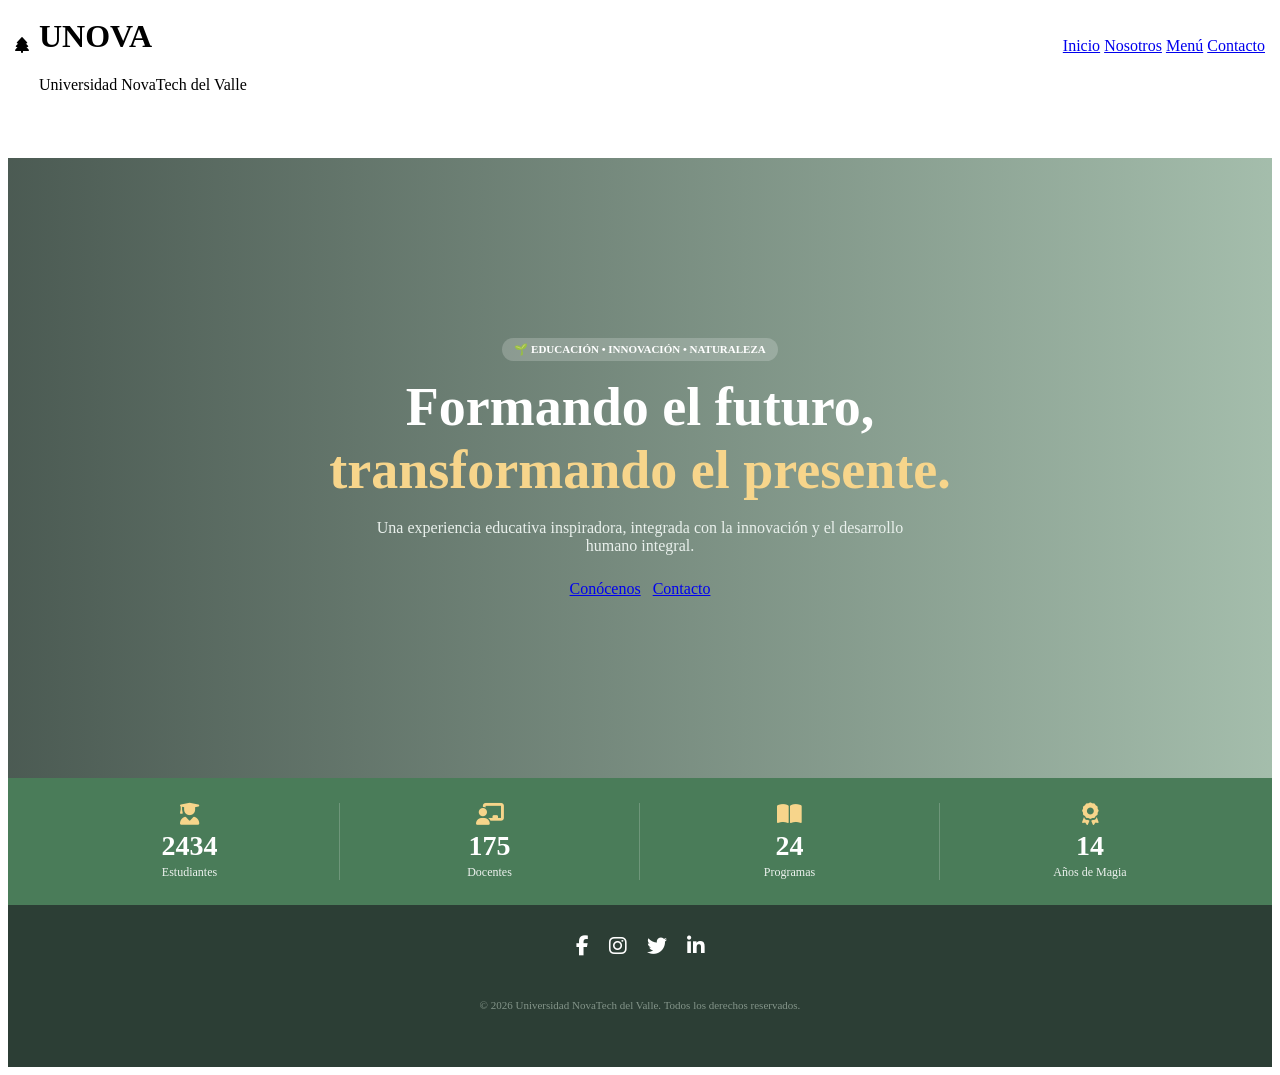
==== index.html @ ea12c79a "Add files via upload" ====
<!DOCTYPE html>
<html lang="es">
<head>
    <meta charset="UTF-8">
    <meta name="viewport" content="width=device-width, initial-scale=1.0">
    <title>Universidad NovaTech del Valle | Inicio</title>
    <link rel="preconnect" href="https://fonts.googleapis.com">
    <link rel="preconnect" href="https://fonts.gstatic.com" crossorigin>
    <link rel="stylesheet" href="css/styles.css">
    <link rel="stylesheet" href="https://cdnjs.cloudflare.com/ajax/libs/font-awesome/6.5.2/css/all.min.css">
</head>
<body style="text-align: center;">
    <header id="header">
        <div class="contenedor-header" style="max-width:1250px; margin:auto; display:flex; align-items:center; justify-content:space-between; height:75px;">
            <div class="logo" style="display:flex; align-items:center; gap:10px;">
                <div class="logo-icono"><i class="fa-solid fa-tree"></i></div>
                <div class="logo-texto" style="text-align:left;">
                    <h1>UNOVA</h1>
                    <span>Universidad NovaTech del Valle</span>
                </div>
            </div>
            <nav id="menu">
                <a href="index.html" class="enlace-menu activo">Inicio</a>
                <a href="nosotros.html" class="enlace-menu">Nosotros</a>
                <a href="menu.html" class="enlace-menu">Menú</a>
                <a href="contacto.html" class="enlace-menu boton-contacto">Contacto</a>
            </nav>
        </div>
    </header>

    <main>
        <section class="hero" style="height:620px; margin-top:75px; position:relative; display:flex; align-items:center; overflow:hidden; background:linear-gradient(90deg,rgba(44,62,53,0.85),rgba(74,124,89,0.5));">
            <div class="hero-contenido" style="width:90%; max-width:1200px; margin:auto; position:relative; z-index:2; color:white;">
                <span class="etiqueta" style="display:inline-block; background:rgba(255,255,255,0.2); padding:5px 12px; border-radius:12px; font-size:11px; font-weight:700; margin-bottom:15px;">🌱 EDUCACIÓN • INNOVACIÓN • NATURALEZA</span>
                <h2 style="max-width:700px; margin:0 auto 18px auto; font-size:clamp(32px,5vw,54px); line-height:1.15;">Formando el futuro, <span style="color:#f7d58b;">transformando el presente.</span></h2>
                <p style="max-width:580px; margin:0 auto 25px auto; font-size:16px; color:#e9f0ec;">Una experiencia educativa inspiradora, integrada con la innovación y el desarrollo humano integral.</p>
                <div class="hero-botones" style="display:flex; justify-content:center; gap:12px;">
                    <a href="nosotros.html" class="btn-principal">Conócenos</a>
                    <a href="contacto.html" class="btn-secundario">Contacto</a>
                </div>
            </div>
        </section>

        <section class="estadisticas" style="background:#4a7c59; color:white; padding:25px 0;">
            <div class="estadisticas-grid" style="display:grid; grid-template-columns:repeat(4,1fr); max-width:1200px; margin:0 auto;">
                <div class="estadistica"><i class="fa-solid fa-user-graduate" style="font-size:22px; color:#f7d58b; margin-bottom:5px; display:block;"></i><strong class="contador" data-numero="2500" style="font-size:28px; display:block;">2500+</strong><span>Estudiantes</span></div>
                <div class="estadistica"><i class="fa-solid fa-chalkboard-user" style="font-size:22px; color:#f7d58b; margin-bottom:5px; display:block;"></i><strong class="contador" data-numero="180" style="font-size:28px; display:block;">180+</strong><span>Docentes</span></div>
                <div class="estadistica"><i class="fa-solid fa-book-open" style="font-size:22px; color:#f7d58b; margin-bottom:5px; display:block;"></i><strong class="contador" data-numero="25" style="font-size:28px; display:block;">25+</strong><span>Programas</span></div>
                <div class="estadistica"><i class="fa-solid fa-award" style="font-size:22px; color:#f7d58b; margin-bottom:5px; display:block;"></i><strong class="contador" data-numero="15" style="font-size:28px; display:block;">15+</strong><span>Años de Magia</span></div>
            </div>
        </section>
    </main>

    <footer style="background:#2c3e35; color:white; padding:30px 20px;">
        <div class="redes-sociales" style="display:flex; justify-content:center; gap:20px; margin-bottom:15px;">
            <a href="#" aria-label="Facebook" style="color:white; font-size:20px;"><i class="fa-brands fa-facebook-f"></i></a>
            <a href="#" aria-label="Instagram" style="color:white; font-size:20px;"><i class="fa-brands fa-instagram"></i></a>
            <a href="#" aria-label="Twitter" style="color:white; font-size:20px;"><i class="fa-brands fa-twitter"></i></a>
            <a href="#" aria-label="LinkedIn" style="color:white; font-size:20px;"><i class="fa-brands fa-linkedin-in"></i></a>
        </div>
        <div class="footer-bottom" style="color:#839489; font-size:11px;">
            <p>© 2026 Universidad NovaTech del Valle. Todos los derechos reservados.</p>
        </div>
    </footer>
    <script src="https://code.jquery.com/jquery-3.7.1.min.js"></script>
    <script src="js/funciones.js"></script>
</body>
</html>
---- css/styles.css ----
/* =========================================================
   ESTILOS SECUNDARIOS - STUDIO GHIBLI Y ORGANIGRAMA
========================================================= */
.estadisticas{background:var(--green-ghibli);color:white;padding:25px 0}
.estadisticas-grid{display:grid;grid-template-columns:repeat(4,1fr)}
.estadistica{text-align:center;border-right:1px solid rgba(255,255,255,0.2)}
.estadistica:last-child{border:none}
.estadistica i{font-size:22px;color:#f7d58b;margin-bottom:5px}
.estadistica strong{font-size:28px}
.estadistica span{font-size:12px;opacity:0.9}

.seccion{padding:70px 0}
.fondo-gris,.fondo-suave{background:#f4efe6}
.titulo-seccion{text-align:center;margin-bottom:40px}
.titulo-seccion > span{color:var(--terracotta);font-size:11px;font-weight:700;letter-spacing:2px}
.titulo-seccion h2{font-size:32px;color:var(--wood-dark)}
.linea{width:50px;height:3px;background:var(--green-ghibli);margin:10px auto;border-radius:2px}
.margin-top-seccion{margin-top:60px}
.historia-titulo{margin-top:60px}

.mision-vision-contenedor{display:flex;align-items:center;justify-content:space-between;gap:25px}
.mision-vision-contenedor .tarjeta-info{flex:1;background:var(--card-bg);padding:30px 20px;border-radius:var(--border-soft);text-align:center;border:1px solid var(--border-soft)}
.tarjeta-info i{width:55px;height:55px;margin:0 auto 12px;border-radius:50%;background:var(--green-light);color:var(--green-ghibli);display:flex;align-items:center;justify-content:center;font-size:22px}
.tarjeta-info h3{font-size:20px;color:var(--wood-dark);margin-bottom:10px}
.tarjeta-info p{color:#626c66;font-size:13px}

.imagen-central-ghibli{width:150px;height:150px;flex-shrink:0;display:flex;align-items:center;justify-content:center}
.circulo-decorativo{width:130px;height:130px;border-radius:50%;background:linear-gradient(135deg,var(--sky-blue),var(--green-ghibli));display:flex;align-items:center;justify-content:center;color:white;font-size:50px;border:3px solid white}

.valores-grid{display:grid;grid-template-columns:repeat(4,1fr);gap:15px}
.valor{background:white;border-radius:12px;padding:25px 15px;text-align:center;border:1px solid var(--border-soft)}
.valor-icono{width:50px;height:50px;margin:0 auto 12px;border-radius:50%;background:#fdf3ee;color:var(--terracotta);display:flex;align-items:center;justify-content:center;font-size:20px}
.valor h3{font-size:16px;color:var(--wood-dark);margin-bottom:6px}
.valor p{font-size:12px;color:#626c66}

.timeline{margin-top:30px}
.timeline-item{display:grid;grid-template-columns:240px 1fr;gap:25px;margin-bottom:30px;align-items:center}
.timeline-imagen img{width:100%;height:160px;object-fit:cover;border-radius:12px}
.timeline-info h3{font-size:20px;color:var(--green-ghibli);margin-bottom:6px}

/* =========================================================
   ORGANIGRAMA CON ESTILO Y COLORES DE LA PÁGINA (GHIBLI)
========================================================= */
.organigrama-seccion-integrada {
    margin-top: 80px;
    padding-top: 40px;
    border-top: 2px dashed var(--border-soft);
}

.organigrama-tree {
    display: flex;
    flex-direction: column;
    align-items: center;
    margin-top: 30px;
    width: 100%;
    overflow-x: auto;
    padding: 10px;
}

.nodo-organigrama {
    background: #ffffff;
    border: 2px solid var(--green-ghibli);
    border-radius: 12px;
    padding: 14px 18px;
    display: flex;
    align-items: center;
    gap: 12px;
    min-width: 280px;
    max-width: 340px;
    box-shadow: 0 4px 12px rgba(44, 62, 53, 0.08);
    position: relative;
    border-right: 4px solid var(--terracotta);
}

.avatar-espacio {
    width: 48px;
    height: 48px;
    border-radius: 50%;
    background: var(--green-light);
    border: 2px dashed var(--green-ghibli);
    flex-shrink: 0;
    display: flex;
    align-items: center;
    justify-content: center;
    overflow: hidden;
}

.avatar-espacio img {
    width: 100%;
    height: 100%;
    object-fit: cover;
}

.nodo-info {
    display: flex;
    flex-direction: column;
    overflow: hidden;
    width: 100%;
}

.header-tarjeta {
    display: flex;
    align-items: center;
    justify-content: space-between;
    gap: 5px;
}

.etiqueta-correo {
    font-size: 9px;
    font-weight: 800;
    color: var(--terracotta);
    letter-spacing: 0.5px;
}

.nodo-info .correo {
    font-size: 11px;
    color: #626c66;
    text-decoration: none;
    white-space: nowrap;
    overflow: hidden;
    text-overflow: ellipsis;
    font-weight: 500;
}

.nodo-info .correo:hover {
    color: var(--green-ghibli);
}

.nodo-info h4 {
    font-size: 15px;
    color: var(--wood-dark);
    margin-top: 4px;
    font-weight: 700;
}

.nodo-info .puesto {
    display: block;
    font-size: 11px;
    color: var(--green-ghibli);
    font-weight: 600;
    margin-top: 2px;
    white-space: nowrap;
    overflow: hidden;
    text-overflow: ellipsis;
}

.linea-vertical {
    width: 2px;
    height: 30px;
    background: var(--green-ghibli);
}

.organigrama-nivel.nivel-sub {
    display: flex;
    gap: 20px;
    justify-content: center;
    width: 100%;
}

.rama {
    display: flex;
    flex-direction: column;
    align-items: center;
}

.cta{background:linear-gradient(135deg,var(--wood-dark),var(--green-ghibli));color:white;text-align:center;padding:60px 20px}
.cta h2{font-size:30px;margin-bottom:8px}

.contacto-grid{display:grid;grid-template-columns:0.8fr 1.2fr;gap:40px}
.formulario{background:white;padding:30px 20px;border-radius:12px}
.campo{margin-bottom:15px}
.campo label{display:block;font-size:12px;font-weight:700;margin-bottom:5px}
.campo input,.campo select,.campo textarea{width:100%;border:1px solid var(--border-soft);border-radius:8px;padding:10px;font-size:12px;outline:none}
.btn-formulario{width:100%;border:none;background:var(--green-ghibli);color:white;padding:12px;border-radius:18px;font-weight:700;cursor:pointer}

footer{background:var(--wood-dark);color:white}
.footer-bottom{text-align:center;padding:15px;color:#839489;font-size:11px}

#btnArriba{position:fixed;right:20px;bottom:20px;width:40px;height:40px;border:none;border-radius:50%;background:var(--terracotta);color:white;cursor:pointer;display:none;z-index:900}

.slider{position:absolute;inset:0}
.slide{position:absolute;inset:0;opacity:0;transition:opacity 0.8s ease}
.slide.activo{opacity:1}
.slide img{width:100%;height:100%;object-fit:cover}

@media(max-width:900px){
    .mision-vision-contenedor{flex-direction:column}
    .valores-grid{grid-template-columns:repeat(2,1fr)}
    .contacto-grid{grid-template-columns:1fr}
    .organigrama-nivel.nivel-sub{flex-direction:column;align-items:center}
}
@media(max-width:550px){
    .valores-grid{grid-template-columns:1fr}
    .estadisticas-grid{grid-template-columns:repeat(2,1fr);gap:15px}
}
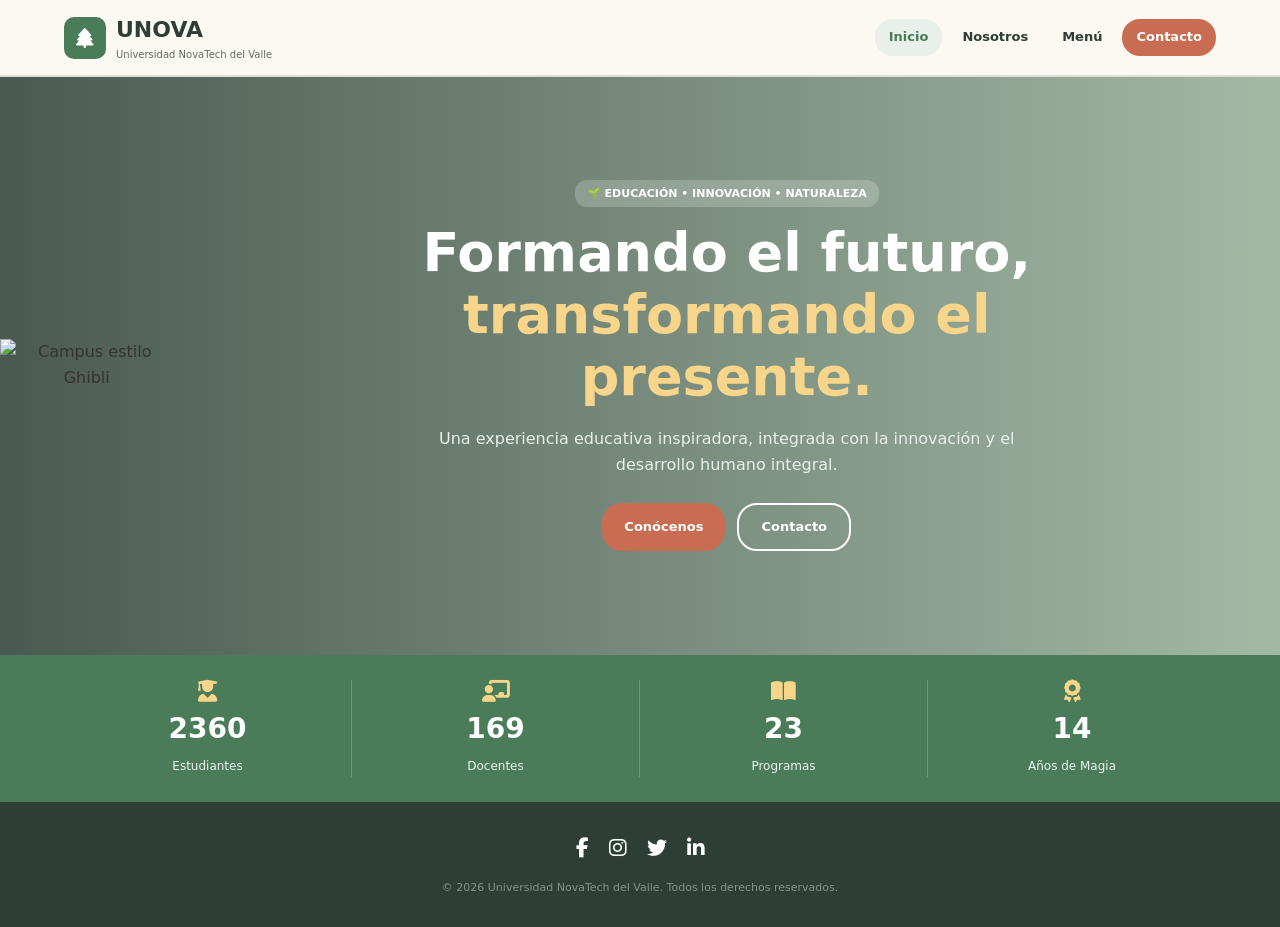
==== commit a1056077: "Add files via upload" ====
--- a/index.html
+++ b/index.html
@@ -3,65 +3,348 @@
 <head>
     <meta charset="UTF-8">
     <meta name="viewport" content="width=device-width, initial-scale=1.0">
-    <title>Universidad NovaTech del Valle | Inicio</title>
+    <title>Universidad NovaTech del Valle | UNOVA</title>
+
+    <!-- PRECONEXIÓN RÁPIDA -->
     <link rel="preconnect" href="https://fonts.googleapis.com">
     <link rel="preconnect" href="https://fonts.gstatic.com" crossorigin>
+
+    <!-- ESTILOS GENERALES -->
     <link rel="stylesheet" href="css/styles.css">
+
+    <!-- FONT AWESOME -->
     <link rel="stylesheet" href="https://cdnjs.cloudflare.com/ajax/libs/font-awesome/6.5.2/css/all.min.css">
 </head>
-<body style="text-align: center;">
+
+<body>
+
+    <div id="preloader">
+        <div class="loader"></div>
+        <p>Cargando UNOVA...</p>
+    </div>
+
+    <button id="btnArriba" type="button" aria-label="Volver al inicio">
+        <i class="fa-solid fa-cloud-arrow-up"></i>
+    </button>
+
+    <!-- HEADER / NAVEGACIÓN PRINCIPAL -->
     <header id="header">
-        <div class="contenedor-header" style="max-width:1250px; margin:auto; display:flex; align-items:center; justify-content:space-between; height:75px;">
-            <div class="logo" style="display:flex; align-items:center; gap:10px;">
+        <div class="contenedor-header">
+            <button id="btnMenu" type="button" aria-label="Abrir menú">
+                <i class="fa-solid fa-bars"></i>
+            </button>
+
+            <div class="logo">
                 <div class="logo-icono"><i class="fa-solid fa-tree"></i></div>
-                <div class="logo-texto" style="text-align:left;">
+                <div class="logo-texto">
                     <h1>UNOVA</h1>
                     <span>Universidad NovaTech del Valle</span>
                 </div>
             </div>
+
             <nav id="menu">
-                <a href="index.html" class="enlace-menu activo">Inicio</a>
-                <a href="nosotros.html" class="enlace-menu">Nosotros</a>
-                <a href="menu.html" class="enlace-menu">Menú</a>
-                <a href="contacto.html" class="enlace-menu boton-contacto">Contacto</a>
+                <a href="#inicio" class="enlace-menu activo">Inicio</a>
+                <a href="#nosotros" class="enlace-menu">Nosotros</a>
+                <a href="#menu-seccion" class="enlace-menu">Menú</a>
+                <a href="#contacto" class="enlace-menu boton-contacto">Contacto</a>
             </nav>
         </div>
     </header>
 
     <main>
-        <section class="hero" style="height:620px; margin-top:75px; position:relative; display:flex; align-items:center; overflow:hidden; background:linear-gradient(90deg,rgba(44,62,53,0.85),rgba(74,124,89,0.5));">
-            <div class="hero-contenido" style="width:90%; max-width:1200px; margin:auto; position:relative; z-index:2; color:white;">
-                <span class="etiqueta" style="display:inline-block; background:rgba(255,255,255,0.2); padding:5px 12px; border-radius:12px; font-size:11px; font-weight:700; margin-bottom:15px;">🌱 EDUCACIÓN • INNOVACIÓN • NATURALEZA</span>
-                <h2 style="max-width:700px; margin:0 auto 18px auto; font-size:clamp(32px,5vw,54px); line-height:1.15;">Formando el futuro, <span style="color:#f7d58b;">transformando el presente.</span></h2>
-                <p style="max-width:580px; margin:0 auto 25px auto; font-size:16px; color:#e9f0ec;">Una experiencia educativa inspiradora, integrada con la innovación y el desarrollo humano integral.</p>
-                <div class="hero-botones" style="display:flex; justify-content:center; gap:12px;">
-                    <a href="nosotros.html" class="btn-principal">Conócenos</a>
-                    <a href="contacto.html" class="btn-secundario">Contacto</a>
-                </div>
+        <!-- 1. VISTA: INICIO -->
+        <div id="vista-inicio" class="vista-pagina activa">
+            <section class="hero">
+                <div class="slider">
+                    <div class="slide activo">
+                        <img src="https://images.unsplash.com/photo-1523050854058-8df90110c9f1?auto=format&fit=crop&w=800&q=60" alt="Campus estilo Ghibli">
+                    </div>
+                </div>
+
+                <div class="hero-contenido">
+                    <span class="etiqueta">🌱 EDUCACIÓN • INNOVACIÓN • NATURALEZA</span>
+                    <h2>Formando el futuro, <span>transformando el presente.</span></h2>
+                    <p>Una experiencia educativa inspiradora, integrada con la innovación y el desarrollo humano integral.</p>
+                    <div class="hero-botones">
+                        <a href="#nosotros" class="btn-principal enlace-menu">Conócenos</a>
+                        <a href="#contacto" class="btn-secundario enlace-menu">Contacto</a>
+                    </div>
+                </div>
+            </section>
+
+            <section class="estadisticas">
+                <div class="contenedor estadisticas-grid">
+                    <div class="estadistica">
+                        <i class="fa-solid fa-user-graduate"></i>
+                        <strong class="contador" data-numero="2500">2500+</strong>
+                        <span>Estudiantes</span>
+                    </div>
+                    <div class="estadistica">
+                        <i class="fa-solid fa-chalkboard-user"></i>
+                        <strong class="contador" data-numero="180">180+</strong>
+                        <span>Docentes</span>
+                    </div>
+                    <div class="estadistica">
+                        <i class="fa-solid fa-book-open"></i>
+                        <strong class="contador" data-numero="25">25+</strong>
+                        <span>Programas</span>
+                    </div>
+                    <div class="estadistica">
+                        <i class="fa-solid fa-award"></i>
+                        <strong class="contador" data-numero="15">15+</strong>
+                        <span>Años de Magia</span>
+                    </div>
+                </div>
+            </section>
+        </div>
+
+        <!-- 2. VISTA: NOSOTROS (INCLUYE HISTORIA Y ORGANIGRAMA AL FINAL) -->
+        <div id="vista-nosotros" class="vista-pagina">
+            <section class="seccion">
+                <div class="contenedor">
+                    <div class="titulo-seccion">
+                        <span>CONÓCENOS</span>
+                        <h2>Nuestra Identidad</h2>
+                        <div class="linea"></div>
+                    </div>
+
+                    <div class="mision-vision-contenedor">
+                        <div class="tarjeta-info tarjeta-mision">
+                            <i class="fa-solid fa-bullseye"></i>
+                            <h3>Misión</h3>
+                            <p>Formar profesionales íntegros, competitivos y comprometidos mediante un modelo educativo innovador.</p>
+                        </div>
+
+                        <div class="imagen-central-ghibli">
+                            <div class="circulo-decorativo"><i class="fa-solid fa-seedling"></i></div>
+                        </div>
+
+                        <div class="tarjeta-info tarjeta-vision">
+                            <i class="fa-solid fa-eye"></i>
+                            <h3>Visión</h3>
+                            <p>Ser reconocidos como una institución líder en educación superior por nuestra excelencia e impacto.</p>
+                        </div>
+                    </div>
+
+                    <div class="titulo-seccion margin-top-seccion">
+                        <span>PRINCIPIOS</span>
+                        <h2>Valores</h2>
+                        <div class="linea"></div>
+                    </div>
+
+                    <div class="valores-grid">
+                        <div class="valor">
+                            <div class="valor-icono"><i class="fa-solid fa-scale-balanced"></i></div>
+                            <h3>Integridad</h3>
+                            <p>Honestidad y transparencia.</p>
+                        </div>
+                        <div class="valor">
+                            <div class="valor-icono"><i class="fa-solid fa-leaf"></i></div>
+                            <h3>Excelencia</h3>
+                            <p>Crecimiento continuo.</p>
+                        </div>
+                        <div class="valor">
+                            <div class="valor-icono"><i class="fa-solid fa-lightbulb"></i></div>
+                            <h3>Innovación</h3>
+                            <p>Nuevas ideas para transformar.</p>
+                        </div>
+                        <div class="valor">
+                            <div class="valor-icono"><i class="fa-solid fa-handshake"></i></div>
+                            <h3>Respeto</h3>
+                            <p>Dignidad humana.</p>
+                        </div>
+                    </div>
+
+                    <!-- ORGANIGRAMA EN NOSOTROS -->
+                    <div id="organigrama" class="organigrama-seccion-integrada">
+                        <div class="titulo-seccion">
+                            <span>ESTRUCTURA INSTITUCIONAL</span>
+                            <h2>Organigrama</h2>
+                            <div class="linea"></div>
+                            <p class="subtitulo-org">Estructura de mando de los 13 integrantes (desliza sobre las cajas para ver correo o puesto completo).</p>
+                        </div>
+
+                        <div class="organigrama-tree">
+                            <!-- Nivel 1 -->
+                            <div class="organigrama-nivel nivel-root">
+                                <div class="nodo-organigrama">
+                                    <div class="avatar-espacio"><img src="img/roman.jpg" alt="Román Gutiérrez"></div>
+                                    <div class="nodo-info">
+                                        <div class="header-tarjeta">
+                                            <span class="etiqueta-correo">CORREO</span>
+                                            <a href="mailto:roman@unova.edu.mx" class="correo">roman@unova.edu.mx</a>
+                                        </div>
+                                        <h4>Román Gutiérrez</h4>
+                                        <span class="puesto">Puesto: Director General / Rector</span>
+                                    </div>
+                                </div>
+                            </div>
+
+                            <div class="linea-vertical"></div>
+
+                            <!-- Nivel 2 -->
+                            <div class="organigrama-nivel nivel-sub">
+                                <div class="rama">
+                                    <div class="nodo-organigrama">
+                                        <div class="avatar-espacio"><img src="img/nicolas.jpg" alt="Nicolas Giles"></div>
+                                        <div class="nodo-info">
+                                            <div class="header-tarjeta">
+                                                <span class="etiqueta-correo">CORREO</span>
+                                                <a href="mailto:nicolas@unova.edu.mx" class="correo">nicolas@unova.edu.mx</a>
+                                            </div>
+                                            <h4>Nicolas Giles</h4>
+                                            <span class="puesto">Puesto: Subdirector General</span>
+                                        </div>
+                                    </div>
+                                </div>
+                                <div class="rama">
+                                    <div class="nodo-organigrama">
+                                        <div class="avatar-espacio"><img src="img/marcos.jpg" alt="Marcos Arif"></div>
+                                        <div class="nodo-info">
+                                            <div class="header-tarjeta">
+                                                <span class="etiqueta-correo">CORREO</span>
+                                                <a href="mailto:marcos@unova.edu.mx" class="correo">marcos@unova.edu.mx</a>
+                                            </div>
+                                            <h4>Marcos Arif</h4>
+                                            <span class="puesto">Puesto: Gerente de Operaciones</span>
+                                        </div>
+                                    </div>
+                                </div>
+                            </div>
+
+                            <div class="linea-vertical"></div>
+
+                            <!-- Nivel 3 -->
+                            <div class="organigrama-nivel nivel-sub">
+                                <div class="rama">
+                                    <div class="nodo-organigrama">
+                                        <div class="avatar-espacio"><img src="img/estefania.jpg" alt="Estefania"></div>
+                                        <div class="nodo-info">
+                                            <div class="header-tarjeta">
+                                                <span class="etiqueta-correo">CORREO</span>
+                                                <a href="mailto:estefania@unova.edu.mx" class="correo">estefania@unova.edu.mx</a>
+                                            </div>
+                                            <h4>Estefania Asseneth</h4>
+                                            <span class="puesto">Puesto: Recursos Humanos</span>
+                                        </div>
+                                    </div>
+                                </div>
+                                <div class="rama">
+                                    <div class="nodo-organigrama">
+                                        <div class="avatar-espacio"><img src="img/juan.jpg" alt="Juan"></div>
+                                        <div class="nodo-info">
+                                            <div class="header-tarjeta">
+                                                <span class="etiqueta-correo">CORREO</span>
+                                                <a href="mailto:juan@unova.edu.mx" class="correo">juan@unova.edu.mx</a>
+                                            </div>
+                                            <h4>Juan Ocampo</h4>
+                                            <span class="puesto">Puesto: Jefe de Marketing</span>
+                                        </div>
+                                    </div>
+                                </div>
+                                <div class="rama">
+                                    <div class="nodo-organigrama">
+                                        <div class="avatar-espacio"><img src="img/eder.jpg" alt="Eder"></div>
+                                        <div class="nodo-info">
+                                            <div class="header-tarjeta">
+                                                <span class="etiqueta-correo">CORREO</span>
+                                                <a href="mailto:eder@unova.edu.mx" class="correo">eder@unova.edu.mx</a>
+                                            </div>
+                                            <h4>Eder</h4>
+                                            <span class="puesto">Puesto: Coordinador de Reservas</span>
+                                        </div>
+                                    </div>
+                                </div>
+                            </div>
+                        </div>
+                    </div>
+                </div>
+            </section>
+        </div>
+
+        <!-- 3. VISTA: MENÚ -->
+        <div id="vista-menu" class="vista-pagina">
+            <section class="seccion fondo-suave">
+                <div class="contenedor">
+                    <div class="titulo-seccion">
+                        <span>OFERTA EDUCATIVA</span>
+                        <h2>Menú Académico</h2>
+                        <div class="linea"></div>
+                        <p class="subtitulo-seccion">Explora los programas de formación técnica y profesional disponibles.</p>
+                    </div>
+
+                    <div class="valores-grid">
+                        <div class="valor">
+                            <div class="valor-icono"><i class="fa-solid fa-laptop-code"></i></div>
+                            <h3>Tecnología e Ingeniería</h3>
+                            <p>Ingeniería en Sistemas, Desarrollo Web y Ciberseguridad.</p>
+                        </div>
+                        <div class="valor">
+                            <div class="valor-icono"><i class="fa-solid fa-chart-line"></i></div>
+                            <h3>Negocios</h3>
+                            <p>Administración de Empresas, Mercadotecnia y Finanzas.</p>
+                        </div>
+                        <div class="valor">
+                            <div class="valor-icono"><i class="fa-solid fa-seedling"></i></div>
+                            <h3>Ciencias Naturales</h3>
+                            <p>Desarrollo Sustentable, Ecología y Botánica Aplicada.</p>
+                        </div>
+                    </div>
+                </div>
+            </section>
+        </div>
+
+        <!-- 4. VISTA: CONTACTO -->
+        <div id="vista-contacto" class="vista-pagina">
+            <section class="seccion fondo-gris">
+                <div class="contenedor">
+                    <div class="titulo-seccion">
+                        <span>ESTAMOS PARA AYUDARTE</span>
+                        <h2>Contacto</h2>
+                        <div class="linea"></div>
+                    </div>
+
+                    <div class="contacto-grid">
+                        <div class="informacion-contacto">
+                            <h3>Universidad NovaTech del Valle</h3>
+                            <p>Ponte en contacto con nosotros para asesoría personalizada.</p>
+                            <div class="dato-contacto"><i class="fa-solid fa-location-dot"></i><div><strong>Dirección</strong><span>Av. Universidad 250</span></div></div>
+                            <div class="dato-contacto"><i class="fa-solid fa-phone"></i><div><strong>Teléfono</strong><span>777 000 2026</span></div></div>
+                        </div>
+
+                        <div class="formulario">
+                            <h3>Solicita información</h3>
+                            <form id="formContacto">
+                                <div class="campo"><label for="nombre">Nombre</label><input type="text" id="nombre" placeholder="Nombre"></div>
+                                <div class="campo"><label for="correo">Correo</label><input type="email" id="correo" placeholder="Correo"></div>
+                                <div class="campo"><label for="asunto">Asunto</label><select id="asunto"><option value="">Selecciona</option><option value="admisiones">Admisiones</option></select></div>
+                                <div class="campo"><label for="mensaje">Mensaje</label><textarea id="mensaje" rows="4" placeholder="Mensaje"></textarea></div>
+                                <button type="submit" class="btn-formulario">Enviar</button>
+                            </form>
+                            <div id="mensajeFormulario"></div>
+                        </div>
+                    </div>
+                </div>
+            </section>
+        </div>
+    </main>
+
+    <!-- FOOTER Y REDES SOCIALES -->
+    <footer>
+        <div class="contenedor">
+            <div class="redes-sociales">
+                <a href="#" aria-label="Facebook"><i class="fa-brands fa-facebook-f"></i></a>
+                <a href="#" aria-label="Instagram"><i class="fa-brands fa-instagram"></i></a>
+                <a href="#" aria-label="Twitter"><i class="fa-brands fa-twitter"></i></a>
+                <a href="#" aria-label="LinkedIn"><i class="fa-brands fa-linkedin-in"></i></a>
             </div>
-        </section>
-
-        <section class="estadisticas" style="background:#4a7c59; color:white; padding:25px 0;">
-            <div class="estadisticas-grid" style="display:grid; grid-template-columns:repeat(4,1fr); max-width:1200px; margin:0 auto;">
-                <div class="estadistica"><i class="fa-solid fa-user-graduate" style="font-size:22px; color:#f7d58b; margin-bottom:5px; display:block;"></i><strong class="contador" data-numero="2500" style="font-size:28px; display:block;">2500+</strong><span>Estudiantes</span></div>
-                <div class="estadistica"><i class="fa-solid fa-chalkboard-user" style="font-size:22px; color:#f7d58b; margin-bottom:5px; display:block;"></i><strong class="contador" data-numero="180" style="font-size:28px; display:block;">180+</strong><span>Docentes</span></div>
-                <div class="estadistica"><i class="fa-solid fa-book-open" style="font-size:22px; color:#f7d58b; margin-bottom:5px; display:block;"></i><strong class="contador" data-numero="25" style="font-size:28px; display:block;">25+</strong><span>Programas</span></div>
-                <div class="estadistica"><i class="fa-solid fa-award" style="font-size:22px; color:#f7d58b; margin-bottom:5px; display:block;"></i><strong class="contador" data-numero="15" style="font-size:28px; display:block;">15+</strong><span>Años de Magia</span></div>
+            <div class="footer-bottom">
+                <p>© 2026 Universidad NovaTech del Valle. Todos los derechos reservados.</p>
             </div>
-        </section>
-    </main>
-
-    <footer style="background:#2c3e35; color:white; padding:30px 20px;">
-        <div class="redes-sociales" style="display:flex; justify-content:center; gap:20px; margin-bottom:15px;">
-            <a href="#" aria-label="Facebook" style="color:white; font-size:20px;"><i class="fa-brands fa-facebook-f"></i></a>
-            <a href="#" aria-label="Instagram" style="color:white; font-size:20px;"><i class="fa-brands fa-instagram"></i></a>
-            <a href="#" aria-label="Twitter" style="color:white; font-size:20px;"><i class="fa-brands fa-twitter"></i></a>
-            <a href="#" aria-label="LinkedIn" style="color:white; font-size:20px;"><i class="fa-brands fa-linkedin-in"></i></a>
-        </div>
-        <div class="footer-bottom" style="color:#839489; font-size:11px;">
-            <p>© 2026 Universidad NovaTech del Valle. Todos los derechos reservados.</p>
         </div>
     </footer>
+
+    <!-- SCRIPTS ENLAZADOS -->
     <script src="https://code.jquery.com/jquery-3.7.1.min.js"></script>
     <script src="js/funciones.js"></script>
 </body>
--- a/css/styles.css
+++ b/css/styles.css
@@ -1,48 +1,340 @@
 /* =========================================================
-   ESTILOS SECUNDARIOS - STUDIO GHIBLI Y ORGANIGRAMA
+   VARIABLES Y ESTILOS GENERALES - STUDIO GHIBLI
 ========================================================= */
-.estadisticas{background:var(--green-ghibli);color:white;padding:25px 0}
-.estadisticas-grid{display:grid;grid-template-columns:repeat(4,1fr)}
-.estadistica{text-align:center;border-right:1px solid rgba(255,255,255,0.2)}
-.estadistica:last-child{border:none}
-.estadistica i{font-size:22px;color:#f7d58b;margin-bottom:5px}
-.estadistica strong{font-size:28px}
-.estadistica span{font-size:12px;opacity:0.9}
-
-.seccion{padding:70px 0}
-.fondo-gris,.fondo-suave{background:#f4efe6}
-.titulo-seccion{text-align:center;margin-bottom:40px}
-.titulo-seccion > span{color:var(--terracotta);font-size:11px;font-weight:700;letter-spacing:2px}
-.titulo-seccion h2{font-size:32px;color:var(--wood-dark)}
-.linea{width:50px;height:3px;background:var(--green-ghibli);margin:10px auto;border-radius:2px}
-.margin-top-seccion{margin-top:60px}
-.historia-titulo{margin-top:60px}
-
-.mision-vision-contenedor{display:flex;align-items:center;justify-content:space-between;gap:25px}
-.mision-vision-contenedor .tarjeta-info{flex:1;background:var(--card-bg);padding:30px 20px;border-radius:var(--border-soft);text-align:center;border:1px solid var(--border-soft)}
-.tarjeta-info i{width:55px;height:55px;margin:0 auto 12px;border-radius:50%;background:var(--green-light);color:var(--green-ghibli);display:flex;align-items:center;justify-content:center;font-size:22px}
-.tarjeta-info h3{font-size:20px;color:var(--wood-dark);margin-bottom:10px}
-.tarjeta-info p{color:#626c66;font-size:13px}
-
-.imagen-central-ghibli{width:150px;height:150px;flex-shrink:0;display:flex;align-items:center;justify-content:center}
-.circulo-decorativo{width:130px;height:130px;border-radius:50%;background:linear-gradient(135deg,var(--sky-blue),var(--green-ghibli));display:flex;align-items:center;justify-content:center;color:white;font-size:50px;border:3px solid white}
-
-.valores-grid{display:grid;grid-template-columns:repeat(4,1fr);gap:15px}
-.valor{background:white;border-radius:12px;padding:25px 15px;text-align:center;border:1px solid var(--border-soft)}
-.valor-icono{width:50px;height:50px;margin:0 auto 12px;border-radius:50%;background:#fdf3ee;color:var(--terracotta);display:flex;align-items:center;justify-content:center;font-size:20px}
-.valor h3{font-size:16px;color:var(--wood-dark);margin-bottom:6px}
-.valor p{font-size:12px;color:#626c66}
-
-.timeline{margin-top:30px}
-.timeline-item{display:grid;grid-template-columns:240px 1fr;gap:25px;margin-bottom:30px;align-items:center}
-.timeline-imagen img{width:100%;height:160px;object-fit:cover;border-radius:12px}
-.timeline-info h3{font-size:20px;color:var(--green-ghibli);margin-bottom:6px}
-
-/* =========================================================
-   ORGANIGRAMA CON ESTILO Y COLORES DE LA PÁGINA (GHIBLI)
-========================================================= */
+:root {
+    --bg-main: #fcf8f2;
+    --green-ghibli: #4a7c59;
+    --green-light: #e8f0e9;
+    --sky-blue: #6ba3be;
+    --terracotta: #c86d51;
+    --wood-dark: #2c3e35;
+    --text-dark: #333333;
+    --card-bg: #ffffff;
+    --border-soft: #e2ded4;
+}
+
+*, *::before, *::after {
+    margin: 0;
+    padding: 0;
+    box-sizing: border-box;
+}
+
+html {
+    scroll-behavior: smooth;
+}
+
+body {
+    font-family: system-ui, -apple-system, sans-serif;
+    color: var(--text-dark);
+    background: var(--bg-main);
+    line-height: 1.6;
+    overflow-x: hidden;
+    text-align: center;
+}
+
+.contenedor {
+    width: 90%;
+    max-width: 1200px;
+    margin: 0 auto;
+}
+
+/* SISTEMA DE VISTAS DINÁMICAS (PÁGINAS) */
+.vista-pagina {
+    display: none;
+    opacity: 0;
+    transition: opacity 0.4s ease-in-out;
+    padding-top: 75px;
+}
+
+.vista-pagina.activa {
+    display: block;
+    opacity: 1;
+}
+
+/* HEADER */
+header {
+    position: fixed;
+    top: 0;
+    left: 0;
+    width: 100%;
+    z-index: 1000;
+    background: rgba(252, 248, 242, 0.96);
+    border-bottom: 2px solid var(--border-soft);
+}
+
+.contenedor-header {
+    width: 90%;
+    max-width: 1250px;
+    height: 75px;
+    margin: auto;
+    display: flex;
+    align-items: center;
+    justify-content: space-between;
+}
+
+.logo {
+    display: flex;
+    align-items: center;
+    gap: 10px;
+}
+
+.logo-icono {
+    width: 42px;
+    height: 42px;
+    background: var(--green-ghibli);
+    color: white;
+    display: flex;
+    align-items: center;
+    justify-content: center;
+    border-radius: 10px;
+    font-size: 20px;
+}
+
+.logo-texto {
+    text-align: left;
+}
+
+.logo-texto h1 {
+    font-size: 22px;
+    color: var(--wood-dark);
+}
+
+.logo-texto span {
+    display: block;
+    font-size: 10px;
+    color: #626c66;
+}
+
+nav {
+    display: flex;
+    align-items: center;
+    gap: 6px;
+}
+
+.enlace-menu {
+    padding: 8px 14px;
+    font-size: 13px;
+    font-weight: 700;
+    color: var(--wood-dark);
+    border-radius: 18px;
+    text-decoration: none;
+    cursor: pointer;
+}
+
+.enlace-menu:hover, .enlace-menu.activo {
+    color: var(--green-ghibli);
+    background: var(--green-light);
+}
+
+.boton-contacto {
+    background: var(--terracotta);
+    color: white !important;
+}
+
+#btnMenu {
+    display: none;
+    border: none;
+    background: none;
+    font-size: 24px;
+    color: var(--wood-dark);
+    cursor: pointer;
+}
+
+/* HERO SECTION */
+.hero {
+    height: 580px;
+    position: relative;
+    display: flex;
+    align-items: center;
+    overflow: hidden;
+    background: linear-gradient(90deg, rgba(44,62,53,0.85), rgba(74,124,89,0.5));
+}
+
+.hero-contenido {
+    width: 90%;
+    max-width: 1200px;
+    margin: auto;
+    position: relative;
+    z-index: 2;
+    color: white;
+}
+
+.etiqueta {
+    display: inline-block;
+    background: rgba(255, 255, 255, 0.2);
+    padding: 5px 12px;
+    border-radius: 12px;
+    font-size: 11px;
+    font-weight: 700;
+    margin-bottom: 15px;
+}
+
+.hero h2 {
+    max-width: 700px;
+    margin: 0 auto 18px auto;
+    font-size: clamp(32px, 5vw, 54px);
+    line-height: 1.15;
+}
+
+.hero h2 span {
+    color: #f7d58b;
+}
+
+.hero p {
+    max-width: 580px;
+    margin: 0 auto 25px auto;
+    font-size: 16px;
+    color: #e9f0ec;
+}
+
+.hero-botones {
+    display: flex;
+    justify-content: center;
+    gap: 12px;
+}
+
+.btn-principal, .btn-secundario {
+    display: inline-flex;
+    align-items: center;
+    gap: 8px;
+    padding: 12px 22px;
+    border-radius: 20px;
+    font-size: 13px;
+    font-weight: 700;
+    text-decoration: none;
+}
+
+.btn-principal {
+    background: var(--terracotta);
+    color: white;
+}
+
+.btn-secundario {
+    border: 2px solid white;
+    color: white;
+}
+
+/* SECCIONES Y TARJETAS */
+.seccion {
+    padding: 70px 0;
+}
+
+.fondo-gris, .fondo-suave {
+    background: #f4efe6;
+}
+
+.titulo-seccion {
+    text-align: center;
+    margin-bottom: 40px;
+}
+
+.titulo-seccion > span {
+    color: var(--terracotta);
+    font-size: 11px;
+    font-weight: 700;
+    letter-spacing: 2px;
+}
+
+.titulo-seccion h2 {
+    font-size: 32px;
+    color: var(--wood-dark);
+}
+
+.subtitulo-seccion, .subtitulo-org {
+    font-size: 13px;
+    color: #626c66;
+    margin-top: 8px;
+}
+
+.linea {
+    width: 50px;
+    height: 3px;
+    background: var(--green-ghibli);
+    margin: 10px auto;
+    border-radius: 2px;
+}
+
+.mision-vision-contenedor {
+    display: flex;
+    align-items: center;
+    justify-content: center;
+    gap: 25px;
+    flex-wrap: wrap;
+}
+
+.mision-vision-contenedor .tarjeta-info {
+    flex: 1;
+    min-width: 280px;
+    background: var(--card-bg);
+    padding: 30px 20px;
+    border-radius: 12px;
+    text-align: center;
+    border: 1px solid var(--border-soft);
+}
+
+.tarjeta-info i {
+    width: 55px;
+    height: 55px;
+    margin: 0 auto 12px;
+    border-radius: 50%;
+    background: var(--green-light);
+    color: var(--green-ghibli);
+    display: flex;
+    align-items: center;
+    justify-content: center;
+    font-size: 22px;
+}
+
+.imagen-central-ghibli {
+    width: 120px;
+    height: 120px;
+    display: flex;
+    align-items: center;
+    justify-content: center;
+}
+
+.circulo-decorativo {
+    width: 100px;
+    height: 100px;
+    border-radius: 50%;
+    background: linear-gradient(135deg, var(--sky-blue), var(--green-ghibli));
+    display: flex;
+    align-items: center;
+    justify-content: center;
+    color: white;
+    font-size: 40px;
+}
+
+.valores-grid {
+    display: grid;
+    grid-template-columns: repeat(3, 1fr);
+    gap: 20px;
+}
+
+.valor {
+    background: white;
+    border-radius: 12px;
+    padding: 25px 15px;
+    text-align: center;
+    border: 1px solid var(--border-soft);
+}
+
+.valor-icono {
+    width: 50px;
+    height: 50px;
+    margin: 0 auto 12px;
+    border-radius: 50%;
+    background: #fdf3ee;
+    color: var(--terracotta);
+    display: flex;
+    align-items: center;
+    justify-content: center;
+    font-size: 20px;
+}
+
+/* ORGANIGRAMA ESTILIZADO */
 .organigrama-seccion-integrada {
-    margin-top: 80px;
+    margin-top: 60px;
     padding-top: 40px;
     border-top: 2px dashed var(--border-soft);
 }
@@ -51,24 +343,22 @@
     display: flex;
     flex-direction: column;
     align-items: center;
-    margin-top: 30px;
+    margin-top: 25px;
     width: 100%;
     overflow-x: auto;
-    padding: 10px;
 }
 
 .nodo-organigrama {
     background: #ffffff;
     border: 2px solid var(--green-ghibli);
     border-radius: 12px;
-    padding: 14px 18px;
+    padding: 12px 16px;
     display: flex;
     align-items: center;
     gap: 12px;
     min-width: 280px;
-    max-width: 340px;
-    box-shadow: 0 4px 12px rgba(44, 62, 53, 0.08);
-    position: relative;
+    max-width: 320px;
+    box-shadow: 0 4px 10px rgba(0, 0, 0, 0.05);
     border-right: 4px solid var(--terracotta);
 }
 
@@ -79,9 +369,6 @@
     background: var(--green-light);
     border: 2px dashed var(--green-ghibli);
     flex-shrink: 0;
-    display: flex;
-    align-items: center;
-    justify-content: center;
     overflow: hidden;
 }
 
@@ -92,10 +379,8 @@
 }
 
 .nodo-info {
-    display: flex;
-    flex-direction: column;
+    text-align: left;
     overflow: hidden;
-    width: 100%;
 }
 
 .header-tarjeta {
@@ -109,44 +394,28 @@
     font-size: 9px;
     font-weight: 800;
     color: var(--terracotta);
-    letter-spacing: 0.5px;
 }
 
 .nodo-info .correo {
     font-size: 11px;
     color: #626c66;
     text-decoration: none;
-    white-space: nowrap;
-    overflow: hidden;
-    text-overflow: ellipsis;
-    font-weight: 500;
-}
-
-.nodo-info .correo:hover {
-    color: var(--green-ghibli);
 }
 
 .nodo-info h4 {
-    font-size: 15px;
+    font-size: 14px;
     color: var(--wood-dark);
-    margin-top: 4px;
-    font-weight: 700;
 }
 
 .nodo-info .puesto {
-    display: block;
     font-size: 11px;
     color: var(--green-ghibli);
     font-weight: 600;
-    margin-top: 2px;
-    white-space: nowrap;
-    overflow: hidden;
-    text-overflow: ellipsis;
 }
 
 .linea-vertical {
     width: 2px;
-    height: 30px;
+    height: 25px;
     background: var(--green-ghibli);
 }
 
@@ -154,42 +423,195 @@
     display: flex;
     gap: 20px;
     justify-content: center;
+}
+
+.rama {
+    display: flex;
+    flex-direction: column;
+    align-items: center;
+}
+
+/* FORMULARIO Y CONTACTO */
+.contacto-grid {
+    display: grid;
+    grid-template-columns: 0.8fr 1.2fr;
+    gap: 30px;
+    text-align: left;
+}
+
+.formulario {
+    background: white;
+    padding: 30px;
+    border-radius: 12px;
+    border: 1px solid var(--border-soft);
+}
+
+.campo {
+    margin-bottom: 15px;
+}
+
+.campo label {
+    display: block;
+    font-size: 12px;
+    font-weight: 700;
+    margin-bottom: 5px;
+}
+
+.campo input, .campo select, .campo textarea {
     width: 100%;
-}
-
-.rama {
+    border: 1px solid var(--border-soft);
+    border-radius: 8px;
+    padding: 10px;
+    font-size: 12px;
+    outline: none;
+}
+
+.btn-formulario {
+    width: 100%;
+    border: none;
+    background: var(--green-ghibli);
+    color: white;
+    padding: 12px;
+    border-radius: 18px;
+    font-weight: 700;
+    cursor: pointer;
+}
+
+/* ESTADÍSTICAS Y FOOTER */
+.estadisticas {
+    background: var(--green-ghibli);
+    color: white;
+    padding: 25px 0;
+}
+
+.estadisticas-grid {
+    display: grid;
+    grid-template-columns: repeat(4, 1fr);
+}
+
+.estadistica {
+    text-align: center;
+    border-right: 1px solid rgba(255, 255, 255, 0.2);
+}
+
+.estadistica:last-child {
+    border: none;
+}
+
+.estadistica i {
+    font-size: 22px;
+    color: #f7d58b;
+    margin-bottom: 5px;
+}
+
+.estadistica strong {
+    font-size: 28px;
+    display: block;
+}
+
+.estadistica span {
+    font-size: 12px;
+    opacity: 0.9;
+}
+
+footer {
+    background: var(--wood-dark);
+    color: white;
+    padding: 30px 20px;
+}
+
+.redes-sociales {
+    display: flex;
+    justify-content: center;
+    gap: 20px;
+    margin-bottom: 15px;
+}
+
+.redes-sociales a {
+    color: white;
+    font-size: 20px;
+    text-decoration: none;
+    transition: 0.3s;
+}
+
+.redes-sociales a:hover {
+    color: #f7d58b;
+}
+
+.footer-bottom {
+    color: #839489;
+    font-size: 11px;
+}
+
+#btnArriba {
+    position: fixed;
+    right: 20px;
+    bottom: 20px;
+    width: 40px;
+    height: 40px;
+    border: none;
+    border-radius: 50%;
+    background: var(--terracotta);
+    color: white;
+    cursor: pointer;
+    display: none;
+    z-index: 900;
+}
+
+#preloader {
+    position: fixed;
+    inset: 0;
+    background: var(--wood-dark);
+    z-index: 9999;
     display: flex;
     flex-direction: column;
     align-items: center;
-}
-
-.cta{background:linear-gradient(135deg,var(--wood-dark),var(--green-ghibli));color:white;text-align:center;padding:60px 20px}
-.cta h2{font-size:30px;margin-bottom:8px}
-
-.contacto-grid{display:grid;grid-template-columns:0.8fr 1.2fr;gap:40px}
-.formulario{background:white;padding:30px 20px;border-radius:12px}
-.campo{margin-bottom:15px}
-.campo label{display:block;font-size:12px;font-weight:700;margin-bottom:5px}
-.campo input,.campo select,.campo textarea{width:100%;border:1px solid var(--border-soft);border-radius:8px;padding:10px;font-size:12px;outline:none}
-.btn-formulario{width:100%;border:none;background:var(--green-ghibli);color:white;padding:12px;border-radius:18px;font-weight:700;cursor:pointer}
-
-footer{background:var(--wood-dark);color:white}
-.footer-bottom{text-align:center;padding:15px;color:#839489;font-size:11px}
-
-#btnArriba{position:fixed;right:20px;bottom:20px;width:40px;height:40px;border:none;border-radius:50%;background:var(--terracotta);color:white;cursor:pointer;display:none;z-index:900}
-
-.slider{position:absolute;inset:0}
-.slide{position:absolute;inset:0;opacity:0;transition:opacity 0.8s ease}
-.slide.activo{opacity:1}
-.slide img{width:100%;height:100%;object-fit:cover}
-
-@media(max-width:900px){
-    .mision-vision-contenedor{flex-direction:column}
-    .valores-grid{grid-template-columns:repeat(2,1fr)}
-    .contacto-grid{grid-template-columns:1fr}
-    .organigrama-nivel.nivel-sub{flex-direction:column;align-items:center}
-}
-@media(max-width:550px){
-    .valores-grid{grid-template-columns:1fr}
-    .estadisticas-grid{grid-template-columns:repeat(2,1fr);gap:15px}
+    justify-content: center;
+    color: #fff;
+}
+
+.loader {
+    width: 40px;
+    height: 40px;
+    border: 3px solid rgba(255,255,255,0.2);
+    border-top-color: var(--terracotta);
+    border-radius: 50%;
+    animation: girar 0.8s linear infinite;
+}
+
+@keyframes girar {
+    to { transform: rotate(360deg); }
+}
+
+/* RESPONSIVE MÓVIL */
+@media(max-width: 800px) {
+    #btnMenu {
+        display: flex;
+    }
+    nav {
+        position: absolute;
+        top: 75px;
+        left: 0;
+        width: 100%;
+        background: rgba(252,248,242,0.98);
+        flex-direction: column;
+        align-items: center;
+        padding: 20px 0;
+        border-bottom: 2px solid var(--border-soft);
+        display: none;
+    }
+    nav.mostrar {
+        display: flex;
+    }
+    .valores-grid, .contacto-grid {
+        grid-template-columns: 1fr;
+    }
+    .organigrama-nivel.nivel-sub {
+        flex-direction: column;
+        align-items: center;
+    }
+    .estadisticas-grid {
+        grid-template-columns: repeat(2, 1fr);
+        gap: 15px;
+    }
 }
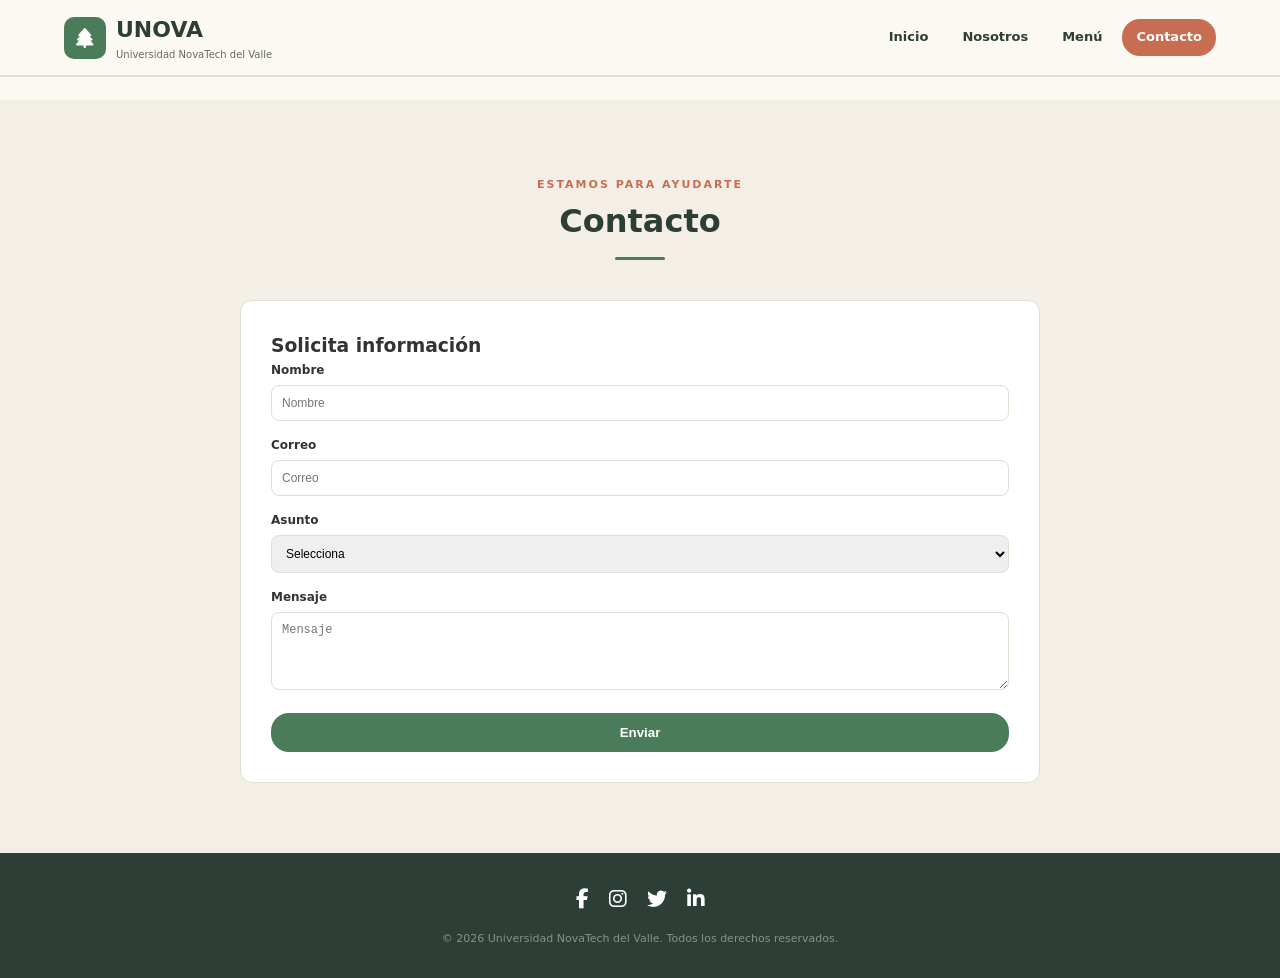
==== commit 23b10809: "Add files via upload" ====
--- a/index.html
+++ b/index.html
@@ -3,348 +3,66 @@
 <head>
     <meta charset="UTF-8">
     <meta name="viewport" content="width=device-width, initial-scale=1.0">
-    <title>Universidad NovaTech del Valle | UNOVA</title>
-
-    <!-- PRECONEXIÓN RÁPIDA -->
+    <title>Universidad NovaTech del Valle | Contacto</title>
     <link rel="preconnect" href="https://fonts.googleapis.com">
     <link rel="preconnect" href="https://fonts.gstatic.com" crossorigin>
-
-    <!-- ESTILOS GENERALES -->
     <link rel="stylesheet" href="css/styles.css">
-
-    <!-- FONT AWESOME -->
     <link rel="stylesheet" href="https://cdnjs.cloudflare.com/ajax/libs/font-awesome/6.5.2/css/all.min.css">
 </head>
-
-<body>
-
-    <div id="preloader">
-        <div class="loader"></div>
-        <p>Cargando UNOVA...</p>
-    </div>
-
-    <button id="btnArriba" type="button" aria-label="Volver al inicio">
-        <i class="fa-solid fa-cloud-arrow-up"></i>
-    </button>
-
-    <!-- HEADER / NAVEGACIÓN PRINCIPAL -->
+<body style="text-align: center;">
     <header id="header">
-        <div class="contenedor-header">
-            <button id="btnMenu" type="button" aria-label="Abrir menú">
-                <i class="fa-solid fa-bars"></i>
-            </button>
-
-            <div class="logo">
+        <div class="contenedor-header" style="max-width:1250px; margin:auto; display:flex; align-items:center; justify-content:space-between; height:75px;">
+            <div class="logo" style="display:flex; align-items:center; gap:10px;">
                 <div class="logo-icono"><i class="fa-solid fa-tree"></i></div>
-                <div class="logo-texto">
+                <div class="logo-texto" style="text-align:left;">
                     <h1>UNOVA</h1>
                     <span>Universidad NovaTech del Valle</span>
                 </div>
             </div>
-
             <nav id="menu">
-                <a href="#inicio" class="enlace-menu activo">Inicio</a>
-                <a href="#nosotros" class="enlace-menu">Nosotros</a>
-                <a href="#menu-seccion" class="enlace-menu">Menú</a>
-                <a href="#contacto" class="enlace-menu boton-contacto">Contacto</a>
+                <a href="index.html" class="enlace-menu">Inicio</a>
+                <a href="nosotros.html" class="enlace-menu">Nosotros</a>
+                <a href="menu.html" class="enlace-menu">Menú</a>
+                <a href="contacto.html" class="enlace-menu activo boton-contacto">Contacto</a>
             </nav>
         </div>
     </header>
 
-    <main>
-        <!-- 1. VISTA: INICIO -->
-        <div id="vista-inicio" class="vista-pagina activa">
-            <section class="hero">
-                <div class="slider">
-                    <div class="slide activo">
-                        <img src="https://images.unsplash.com/photo-1523050854058-8df90110c9f1?auto=format&fit=crop&w=800&q=60" alt="Campus estilo Ghibli">
-                    </div>
+    <main style="margin-top: 100px;">
+        <section id="contacto" class="seccion fondo-gris">
+            <div class="contenedor" style="max-width:800px; margin:auto;">
+                <div class="titulo-seccion">
+                    <span>ESTAMOS PARA AYUDARTE</span>
+                    <h2>Contacto</h2>
+                    <div class="linea"></div>
                 </div>
 
-                <div class="hero-contenido">
-                    <span class="etiqueta">🌱 EDUCACIÓN • INNOVACIÓN • NATURALEZA</span>
-                    <h2>Formando el futuro, <span>transformando el presente.</span></h2>
-                    <p>Una experiencia educativa inspiradora, integrada con la innovación y el desarrollo humano integral.</p>
-                    <div class="hero-botones">
-                        <a href="#nosotros" class="btn-principal enlace-menu">Conócenos</a>
-                        <a href="#contacto" class="btn-secundario enlace-menu">Contacto</a>
-                    </div>
+                <div class="formulario" style="text-align:left; background:white; padding:30px; border-radius:12px; margin:0 auto; border:1px solid #e2ded4;">
+                    <h3>Solicita información</h3>
+                    <form id="formContacto">
+                        <div class="campo" style="margin-bottom:15px;"><label for="nombre" style="display:block; font-size:12px; font-weight:700; margin-bottom:5px;">Nombre</label><input type="text" id="nombre" placeholder="Nombre" style="width:100%; border:1px solid #e2ded4; border-radius:8px; padding:10px; font-size:12px; outline:none;"></div>
+                        <div class="campo" style="margin-bottom:15px;"><label for="correo" style="display:block; font-size:12px; font-weight:700; margin-bottom:5px;">Correo</label><input type="email" id="correo" placeholder="Correo" style="width:100%; border:1px solid #e2ded4; border-radius:8px; padding:10px; font-size:12px; outline:none;"></div>
+                        <div class="campo" style="margin-bottom:15px;"><label for="asunto" style="display:block; font-size:12px; font-weight:700; margin-bottom:5px;">Asunto</label><select id="asunto" style="width:100%; border:1px solid #e2ded4; border-radius:8px; padding:10px; font-size:12px; outline:none;"><option value="">Selecciona</option><option value="admisiones">Admisiones</option></select></div>
+                        <div class="campo" style="margin-bottom:15px;"><label for="mensaje" style="display:block; font-size:12px; font-weight:700; margin-bottom:5px;">Mensaje</label><textarea id="mensaje" rows="4" placeholder="Mensaje" style="width:100%; border:1px solid #e2ded4; border-radius:8px; padding:10px; font-size:12px; outline:none;"></textarea></div>
+                        <button type="submit" class="btn-formulario" style="width:100%; border:none; background:#4a7c59; color:white; padding:12px; border-radius:18px; font-weight:700; cursor:pointer;">Enviar</button>
+                    </form>
+                    <div id="mensajeFormulario"></div>
                 </div>
-            </section>
-
-            <section class="estadisticas">
-                <div class="contenedor estadisticas-grid">
-                    <div class="estadistica">
-                        <i class="fa-solid fa-user-graduate"></i>
-                        <strong class="contador" data-numero="2500">2500+</strong>
-                        <span>Estudiantes</span>
-                    </div>
-                    <div class="estadistica">
-                        <i class="fa-solid fa-chalkboard-user"></i>
-                        <strong class="contador" data-numero="180">180+</strong>
-                        <span>Docentes</span>
-                    </div>
-                    <div class="estadistica">
-                        <i class="fa-solid fa-book-open"></i>
-                        <strong class="contador" data-numero="25">25+</strong>
-                        <span>Programas</span>
-                    </div>
-                    <div class="estadistica">
-                        <i class="fa-solid fa-award"></i>
-                        <strong class="contador" data-numero="15">15+</strong>
-                        <span>Años de Magia</span>
-                    </div>
-                </div>
-            </section>
-        </div>
-
-        <!-- 2. VISTA: NOSOTROS (INCLUYE HISTORIA Y ORGANIGRAMA AL FINAL) -->
-        <div id="vista-nosotros" class="vista-pagina">
-            <section class="seccion">
-                <div class="contenedor">
-                    <div class="titulo-seccion">
-                        <span>CONÓCENOS</span>
-                        <h2>Nuestra Identidad</h2>
-                        <div class="linea"></div>
-                    </div>
-
-                    <div class="mision-vision-contenedor">
-                        <div class="tarjeta-info tarjeta-mision">
-                            <i class="fa-solid fa-bullseye"></i>
-                            <h3>Misión</h3>
-                            <p>Formar profesionales íntegros, competitivos y comprometidos mediante un modelo educativo innovador.</p>
-                        </div>
-
-                        <div class="imagen-central-ghibli">
-                            <div class="circulo-decorativo"><i class="fa-solid fa-seedling"></i></div>
-                        </div>
-
-                        <div class="tarjeta-info tarjeta-vision">
-                            <i class="fa-solid fa-eye"></i>
-                            <h3>Visión</h3>
-                            <p>Ser reconocidos como una institución líder en educación superior por nuestra excelencia e impacto.</p>
-                        </div>
-                    </div>
-
-                    <div class="titulo-seccion margin-top-seccion">
-                        <span>PRINCIPIOS</span>
-                        <h2>Valores</h2>
-                        <div class="linea"></div>
-                    </div>
-
-                    <div class="valores-grid">
-                        <div class="valor">
-                            <div class="valor-icono"><i class="fa-solid fa-scale-balanced"></i></div>
-                            <h3>Integridad</h3>
-                            <p>Honestidad y transparencia.</p>
-                        </div>
-                        <div class="valor">
-                            <div class="valor-icono"><i class="fa-solid fa-leaf"></i></div>
-                            <h3>Excelencia</h3>
-                            <p>Crecimiento continuo.</p>
-                        </div>
-                        <div class="valor">
-                            <div class="valor-icono"><i class="fa-solid fa-lightbulb"></i></div>
-                            <h3>Innovación</h3>
-                            <p>Nuevas ideas para transformar.</p>
-                        </div>
-                        <div class="valor">
-                            <div class="valor-icono"><i class="fa-solid fa-handshake"></i></div>
-                            <h3>Respeto</h3>
-                            <p>Dignidad humana.</p>
-                        </div>
-                    </div>
-
-                    <!-- ORGANIGRAMA EN NOSOTROS -->
-                    <div id="organigrama" class="organigrama-seccion-integrada">
-                        <div class="titulo-seccion">
-                            <span>ESTRUCTURA INSTITUCIONAL</span>
-                            <h2>Organigrama</h2>
-                            <div class="linea"></div>
-                            <p class="subtitulo-org">Estructura de mando de los 13 integrantes (desliza sobre las cajas para ver correo o puesto completo).</p>
-                        </div>
-
-                        <div class="organigrama-tree">
-                            <!-- Nivel 1 -->
-                            <div class="organigrama-nivel nivel-root">
-                                <div class="nodo-organigrama">
-                                    <div class="avatar-espacio"><img src="img/roman.jpg" alt="Román Gutiérrez"></div>
-                                    <div class="nodo-info">
-                                        <div class="header-tarjeta">
-                                            <span class="etiqueta-correo">CORREO</span>
-                                            <a href="mailto:roman@unova.edu.mx" class="correo">roman@unova.edu.mx</a>
-                                        </div>
-                                        <h4>Román Gutiérrez</h4>
-                                        <span class="puesto">Puesto: Director General / Rector</span>
-                                    </div>
-                                </div>
-                            </div>
-
-                            <div class="linea-vertical"></div>
-
-                            <!-- Nivel 2 -->
-                            <div class="organigrama-nivel nivel-sub">
-                                <div class="rama">
-                                    <div class="nodo-organigrama">
-                                        <div class="avatar-espacio"><img src="img/nicolas.jpg" alt="Nicolas Giles"></div>
-                                        <div class="nodo-info">
-                                            <div class="header-tarjeta">
-                                                <span class="etiqueta-correo">CORREO</span>
-                                                <a href="mailto:nicolas@unova.edu.mx" class="correo">nicolas@unova.edu.mx</a>
-                                            </div>
-                                            <h4>Nicolas Giles</h4>
-                                            <span class="puesto">Puesto: Subdirector General</span>
-                                        </div>
-                                    </div>
-                                </div>
-                                <div class="rama">
-                                    <div class="nodo-organigrama">
-                                        <div class="avatar-espacio"><img src="img/marcos.jpg" alt="Marcos Arif"></div>
-                                        <div class="nodo-info">
-                                            <div class="header-tarjeta">
-                                                <span class="etiqueta-correo">CORREO</span>
-                                                <a href="mailto:marcos@unova.edu.mx" class="correo">marcos@unova.edu.mx</a>
-                                            </div>
-                                            <h4>Marcos Arif</h4>
-                                            <span class="puesto">Puesto: Gerente de Operaciones</span>
-                                        </div>
-                                    </div>
-                                </div>
-                            </div>
-
-                            <div class="linea-vertical"></div>
-
-                            <!-- Nivel 3 -->
-                            <div class="organigrama-nivel nivel-sub">
-                                <div class="rama">
-                                    <div class="nodo-organigrama">
-                                        <div class="avatar-espacio"><img src="img/estefania.jpg" alt="Estefania"></div>
-                                        <div class="nodo-info">
-                                            <div class="header-tarjeta">
-                                                <span class="etiqueta-correo">CORREO</span>
-                                                <a href="mailto:estefania@unova.edu.mx" class="correo">estefania@unova.edu.mx</a>
-                                            </div>
-                                            <h4>Estefania Asseneth</h4>
-                                            <span class="puesto">Puesto: Recursos Humanos</span>
-                                        </div>
-                                    </div>
-                                </div>
-                                <div class="rama">
-                                    <div class="nodo-organigrama">
-                                        <div class="avatar-espacio"><img src="img/juan.jpg" alt="Juan"></div>
-                                        <div class="nodo-info">
-                                            <div class="header-tarjeta">
-                                                <span class="etiqueta-correo">CORREO</span>
-                                                <a href="mailto:juan@unova.edu.mx" class="correo">juan@unova.edu.mx</a>
-                                            </div>
-                                            <h4>Juan Ocampo</h4>
-                                            <span class="puesto">Puesto: Jefe de Marketing</span>
-                                        </div>
-                                    </div>
-                                </div>
-                                <div class="rama">
-                                    <div class="nodo-organigrama">
-                                        <div class="avatar-espacio"><img src="img/eder.jpg" alt="Eder"></div>
-                                        <div class="nodo-info">
-                                            <div class="header-tarjeta">
-                                                <span class="etiqueta-correo">CORREO</span>
-                                                <a href="mailto:eder@unova.edu.mx" class="correo">eder@unova.edu.mx</a>
-                                            </div>
-                                            <h4>Eder</h4>
-                                            <span class="puesto">Puesto: Coordinador de Reservas</span>
-                                        </div>
-                                    </div>
-                                </div>
-                            </div>
-                        </div>
-                    </div>
-                </div>
-            </section>
-        </div>
-
-        <!-- 3. VISTA: MENÚ -->
-        <div id="vista-menu" class="vista-pagina">
-            <section class="seccion fondo-suave">
-                <div class="contenedor">
-                    <div class="titulo-seccion">
-                        <span>OFERTA EDUCATIVA</span>
-                        <h2>Menú Académico</h2>
-                        <div class="linea"></div>
-                        <p class="subtitulo-seccion">Explora los programas de formación técnica y profesional disponibles.</p>
-                    </div>
-
-                    <div class="valores-grid">
-                        <div class="valor">
-                            <div class="valor-icono"><i class="fa-solid fa-laptop-code"></i></div>
-                            <h3>Tecnología e Ingeniería</h3>
-                            <p>Ingeniería en Sistemas, Desarrollo Web y Ciberseguridad.</p>
-                        </div>
-                        <div class="valor">
-                            <div class="valor-icono"><i class="fa-solid fa-chart-line"></i></div>
-                            <h3>Negocios</h3>
-                            <p>Administración de Empresas, Mercadotecnia y Finanzas.</p>
-                        </div>
-                        <div class="valor">
-                            <div class="valor-icono"><i class="fa-solid fa-seedling"></i></div>
-                            <h3>Ciencias Naturales</h3>
-                            <p>Desarrollo Sustentable, Ecología y Botánica Aplicada.</p>
-                        </div>
-                    </div>
-                </div>
-            </section>
-        </div>
-
-        <!-- 4. VISTA: CONTACTO -->
-        <div id="vista-contacto" class="vista-pagina">
-            <section class="seccion fondo-gris">
-                <div class="contenedor">
-                    <div class="titulo-seccion">
-                        <span>ESTAMOS PARA AYUDARTE</span>
-                        <h2>Contacto</h2>
-                        <div class="linea"></div>
-                    </div>
-
-                    <div class="contacto-grid">
-                        <div class="informacion-contacto">
-                            <h3>Universidad NovaTech del Valle</h3>
-                            <p>Ponte en contacto con nosotros para asesoría personalizada.</p>
-                            <div class="dato-contacto"><i class="fa-solid fa-location-dot"></i><div><strong>Dirección</strong><span>Av. Universidad 250</span></div></div>
-                            <div class="dato-contacto"><i class="fa-solid fa-phone"></i><div><strong>Teléfono</strong><span>777 000 2026</span></div></div>
-                        </div>
-
-                        <div class="formulario">
-                            <h3>Solicita información</h3>
-                            <form id="formContacto">
-                                <div class="campo"><label for="nombre">Nombre</label><input type="text" id="nombre" placeholder="Nombre"></div>
-                                <div class="campo"><label for="correo">Correo</label><input type="email" id="correo" placeholder="Correo"></div>
-                                <div class="campo"><label for="asunto">Asunto</label><select id="asunto"><option value="">Selecciona</option><option value="admisiones">Admisiones</option></select></div>
-                                <div class="campo"><label for="mensaje">Mensaje</label><textarea id="mensaje" rows="4" placeholder="Mensaje"></textarea></div>
-                                <button type="submit" class="btn-formulario">Enviar</button>
-                            </form>
-                            <div id="mensajeFormulario"></div>
-                        </div>
-                    </div>
-                </div>
-            </section>
-        </div>
+            </div>
+        </section>
     </main>
 
-    <!-- FOOTER Y REDES SOCIALES -->
-    <footer>
-        <div class="contenedor">
-            <div class="redes-sociales">
-                <a href="#" aria-label="Facebook"><i class="fa-brands fa-facebook-f"></i></a>
-                <a href="#" aria-label="Instagram"><i class="fa-brands fa-instagram"></i></a>
-                <a href="#" aria-label="Twitter"><i class="fa-brands fa-twitter"></i></a>
-                <a href="#" aria-label="LinkedIn"><i class="fa-brands fa-linkedin-in"></i></a>
-            </div>
-            <div class="footer-bottom">
-                <p>© 2026 Universidad NovaTech del Valle. Todos los derechos reservados.</p>
-            </div>
+    <footer style="background:#2c3e35; color:white; padding:30px 20px;">
+        <div class="redes-sociales" style="display:flex; justify-content:center; gap:20px; margin-bottom:15px;">
+            <a href="#" aria-label="Facebook" style="color:white; font-size:20px;"><i class="fa-brands fa-facebook-f"></i></a>
+            <a href="#" aria-label="Instagram" style="color:white; font-size:20px;"><i class="fa-brands fa-instagram"></i></a>
+            <a href="#" aria-label="Twitter" style="color:white; font-size:20px;"><i class="fa-brands fa-twitter"></i></a>
+            <a href="#" aria-label="LinkedIn" style="color:white; font-size:20px;"><i class="fa-brands fa-linkedin-in"></i></a>
+        </div>
+        <div class="footer-bottom" style="color:#839489; font-size:11px;">
+            <p>© 2026 Universidad NovaTech del Valle. Todos los derechos reservados.</p>
         </div>
     </footer>
-
-    <!-- SCRIPTS ENLAZADOS -->
     <script src="https://code.jquery.com/jquery-3.7.1.min.js"></script>
     <script src="js/funciones.js"></script>
 </body>
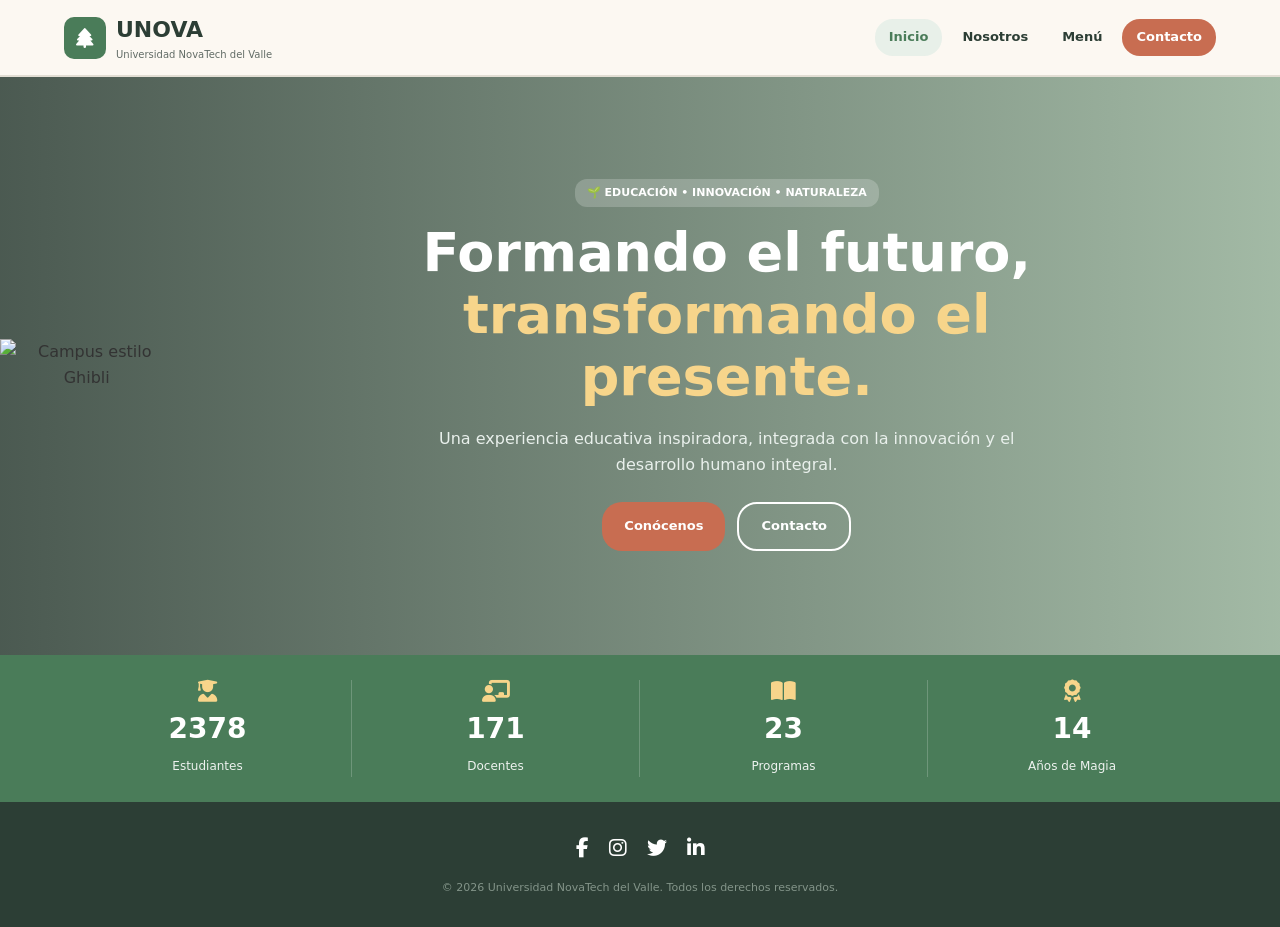
==== commit d89d23a7: "Add files via upload" ====
--- a/index.html
+++ b/index.html
@@ -3,66 +3,348 @@
 <head>
     <meta charset="UTF-8">
     <meta name="viewport" content="width=device-width, initial-scale=1.0">
-    <title>Universidad NovaTech del Valle | Contacto</title>
+    <title>Universidad NovaTech del Valle | UNOVA</title>
+
+    <!-- PRECONEXIÓN RÁPIDA -->
     <link rel="preconnect" href="https://fonts.googleapis.com">
     <link rel="preconnect" href="https://fonts.gstatic.com" crossorigin>
+
+    <!-- ESTILOS GENERALES -->
     <link rel="stylesheet" href="css/styles.css">
+
+    <!-- FONT AWESOME -->
     <link rel="stylesheet" href="https://cdnjs.cloudflare.com/ajax/libs/font-awesome/6.5.2/css/all.min.css">
 </head>
-<body style="text-align: center;">
+
+<body>
+
+    <div id="preloader">
+        <div class="loader"></div>
+        <p>Cargando UNOVA...</p>
+    </div>
+
+    <button id="btnArriba" type="button" aria-label="Volver al inicio">
+        <i class="fa-solid fa-cloud-arrow-up"></i>
+    </button>
+
+    <!-- HEADER / NAVEGACIÓN PRINCIPAL -->
     <header id="header">
-        <div class="contenedor-header" style="max-width:1250px; margin:auto; display:flex; align-items:center; justify-content:space-between; height:75px;">
-            <div class="logo" style="display:flex; align-items:center; gap:10px;">
+        <div class="contenedor-header">
+            <button id="btnMenu" type="button" aria-label="Abrir menú">
+                <i class="fa-solid fa-bars"></i>
+            </button>
+
+            <div class="logo">
                 <div class="logo-icono"><i class="fa-solid fa-tree"></i></div>
-                <div class="logo-texto" style="text-align:left;">
+                <div class="logo-texto">
                     <h1>UNOVA</h1>
                     <span>Universidad NovaTech del Valle</span>
                 </div>
             </div>
+
             <nav id="menu">
-                <a href="index.html" class="enlace-menu">Inicio</a>
-                <a href="nosotros.html" class="enlace-menu">Nosotros</a>
-                <a href="menu.html" class="enlace-menu">Menú</a>
-                <a href="contacto.html" class="enlace-menu activo boton-contacto">Contacto</a>
+                <a href="#inicio" class="enlace-menu activo">Inicio</a>
+                <a href="#nosotros" class="enlace-menu">Nosotros</a>
+                <a href="#menu-seccion" class="enlace-menu">Menú</a>
+                <a href="#contacto" class="enlace-menu boton-contacto">Contacto</a>
             </nav>
         </div>
     </header>
 
-    <main style="margin-top: 100px;">
-        <section id="contacto" class="seccion fondo-gris">
-            <div class="contenedor" style="max-width:800px; margin:auto;">
-                <div class="titulo-seccion">
-                    <span>ESTAMOS PARA AYUDARTE</span>
-                    <h2>Contacto</h2>
-                    <div class="linea"></div>
-                </div>
-
-                <div class="formulario" style="text-align:left; background:white; padding:30px; border-radius:12px; margin:0 auto; border:1px solid #e2ded4;">
-                    <h3>Solicita información</h3>
-                    <form id="formContacto">
-                        <div class="campo" style="margin-bottom:15px;"><label for="nombre" style="display:block; font-size:12px; font-weight:700; margin-bottom:5px;">Nombre</label><input type="text" id="nombre" placeholder="Nombre" style="width:100%; border:1px solid #e2ded4; border-radius:8px; padding:10px; font-size:12px; outline:none;"></div>
-                        <div class="campo" style="margin-bottom:15px;"><label for="correo" style="display:block; font-size:12px; font-weight:700; margin-bottom:5px;">Correo</label><input type="email" id="correo" placeholder="Correo" style="width:100%; border:1px solid #e2ded4; border-radius:8px; padding:10px; font-size:12px; outline:none;"></div>
-                        <div class="campo" style="margin-bottom:15px;"><label for="asunto" style="display:block; font-size:12px; font-weight:700; margin-bottom:5px;">Asunto</label><select id="asunto" style="width:100%; border:1px solid #e2ded4; border-radius:8px; padding:10px; font-size:12px; outline:none;"><option value="">Selecciona</option><option value="admisiones">Admisiones</option></select></div>
-                        <div class="campo" style="margin-bottom:15px;"><label for="mensaje" style="display:block; font-size:12px; font-weight:700; margin-bottom:5px;">Mensaje</label><textarea id="mensaje" rows="4" placeholder="Mensaje" style="width:100%; border:1px solid #e2ded4; border-radius:8px; padding:10px; font-size:12px; outline:none;"></textarea></div>
-                        <button type="submit" class="btn-formulario" style="width:100%; border:none; background:#4a7c59; color:white; padding:12px; border-radius:18px; font-weight:700; cursor:pointer;">Enviar</button>
-                    </form>
-                    <div id="mensajeFormulario"></div>
-                </div>
+    <main>
+        <!-- 1. VISTA: INICIO -->
+        <div id="vista-inicio" class="vista-pagina activa">
+            <section class="hero" style="justify-content: center; text-align: center;">
+                <div class="slider">
+                    <div class="slide activo">
+                        <img src="https://images.unsplash.com/photo-1523050854058-8df90110c9f1?auto=format&fit=crop&w=800&q=60" alt="Campus estilo Ghibli" style="margin: 0 auto;">
+                    </div>
+                </div>
+
+                <div class="hero-contenido" style="text-align: center; margin: 0 auto; display: flex; flex-direction: column; align-items: center;">
+                    <span class="etiqueta">🌱 EDUCACIÓN • INNOVACIÓN • NATURALEZA</span>
+                    <h2>Formando el futuro, <span>transformando el presente.</span></h2>
+                    <p>Una experiencia educativa inspiradora, integrada con la innovación y el desarrollo humano integral.</p>
+                    <div class="hero-botones" style="justify-content: center;">
+                        <a href="#nosotros" class="btn-principal enlace-menu">Conócenos</a>
+                        <a href="#contacto" class="btn-secundario enlace-menu">Contacto</a>
+                    </div>
+                </div>
+            </section>
+
+            <section class="estadisticas">
+                <div class="contenedor estadisticas-grid">
+                    <div class="estadistica">
+                        <i class="fa-solid fa-user-graduate"></i>
+                        <strong class="contador" data-numero="2500">2500+</strong>
+                        <span>Estudiantes</span>
+                    </div>
+                    <div class="estadistica">
+                        <i class="fa-solid fa-chalkboard-user"></i>
+                        <strong class="contador" data-numero="180">180+</strong>
+                        <span>Docentes</span>
+                    </div>
+                    <div class="estadistica">
+                        <i class="fa-solid fa-book-open"></i>
+                        <strong class="contador" data-numero="25">25+</strong>
+                        <span>Programas</span>
+                    </div>
+                    <div class="estadistica">
+                        <i class="fa-solid fa-award"></i>
+                        <strong class="contador" data-numero="15">15+</strong>
+                        <span>Años de Magia</span>
+                    </div>
+                </div>
+            </section>
+        </div>
+
+        <!-- 2. VISTA: NOSOTROS (INCLUYE HISTORIA Y ORGANIGRAMA AL FINAL) -->
+        <div id="vista-nosotros" class="vista-pagina">
+            <section class="seccion">
+                <div class="contenedor">
+                    <div class="titulo-seccion">
+                        <span>CONÓCENOS</span>
+                        <h2>Nuestra Identidad</h2>
+                        <div class="linea"></div>
+                    </div>
+
+                    <div class="mision-vision-contenedor">
+                        <div class="tarjeta-info tarjeta-mision">
+                            <i class="fa-solid fa-bullseye"></i>
+                            <h3>Misión</h3>
+                            <p>Formar profesionales íntegros, competitivos y comprometidos mediante un modelo educativo innovador.</p>
+                        </div>
+
+                        <div class="imagen-central-ghibli">
+                            <div class="circulo-decorativo"><i class="fa-solid fa-seedling"></i></div>
+                        </div>
+
+                        <div class="tarjeta-info tarjeta-vision">
+                            <i class="fa-solid fa-eye"></i>
+                            <h3>Visión</h3>
+                            <p>Ser reconocidos como una institución líder en educación superior por nuestra excelencia e impacto.</p>
+                        </div>
+                    </div>
+
+                    <div class="titulo-seccion margin-top-seccion">
+                        <span>PRINCIPIOS</span>
+                        <h2>Valores</h2>
+                        <div class="linea"></div>
+                    </div>
+
+                    <div class="valores-grid">
+                        <div class="valor">
+                            <div class="valor-icono"><i class="fa-solid fa-scale-balanced"></i></div>
+                            <h3>Integridad</h3>
+                            <p>Honestidad y transparencia.</p>
+                        </div>
+                        <div class="valor">
+                            <div class="valor-icono"><i class="fa-solid fa-leaf"></i></div>
+                            <h3>Excelencia</h3>
+                            <p>Crecimiento continuo.</p>
+                        </div>
+                        <div class="valor">
+                            <div class="valor-icono"><i class="fa-solid fa-lightbulb"></i></div>
+                            <h3>Innovación</h3>
+                            <p>Nuevas ideas para transformar.</p>
+                        </div>
+                        <div class="valor">
+                            <div class="valor-icono"><i class="fa-solid fa-handshake"></i></div>
+                            <h3>Respeto</h3>
+                            <p>Dignidad humana.</p>
+                        </div>
+                    </div>
+
+                    <!-- ORGANIGRAMA EN NOSOTROS -->
+                    <div id="organigrama" class="organigrama-seccion-integrada">
+                        <div class="titulo-seccion">
+                            <span>ESTRUCTURA INSTITUCIONAL</span>
+                            <h2>Organigrama</h2>
+                            <div class="linea"></div>
+                            <p class="subtitulo-org">Estructura de mando de los 13 integrantes (desliza sobre las cajas para ver correo o puesto completo).</p>
+                        </div>
+
+                        <div class="organigrama-tree">
+                            <!-- Nivel 1 -->
+                            <div class="organigrama-nivel nivel-root">
+                                <div class="nodo-organigrama">
+                                    <div class="avatar-espacio"><img src="img/roman.jpg" alt="Román Gutiérrez"></div>
+                                    <div class="nodo-info">
+                                        <div class="header-tarjeta">
+                                            <span class="etiqueta-correo">CORREO</span>
+                                            <a href="mailto:roman@unova.edu.mx" class="correo">roman@unova.edu.mx</a>
+                                        </div>
+                                        <h4>Román Gutiérrez</h4>
+                                        <span class="puesto">Puesto: Director General / Rector</span>
+                                    </div>
+                                </div>
+                            </div>
+
+                            <div class="linea-vertical"></div>
+
+                            <!-- Nivel 2 -->
+                            <div class="organigrama-nivel nivel-sub">
+                                <div class="rama">
+                                    <div class="nodo-organigrama">
+                                        <div class="avatar-espacio"><img src="img/nicolas.jpg" alt="Nicolas Giles"></div>
+                                        <div class="nodo-info">
+                                            <div class="header-tarjeta">
+                                                <span class="etiqueta-correo">CORREO</span>
+                                                <a href="mailto:nicolas@unova.edu.mx" class="correo">nicolas@unova.edu.mx</a>
+                                            </div>
+                                            <h4>Nicolas Giles</h4>
+                                            <span class="puesto">Puesto: Subdirector General</span>
+                                        </div>
+                                    </div>
+                                </div>
+                                <div class="rama">
+                                    <div class="nodo-organigrama">
+                                        <div class="avatar-espacio"><img src="img/marcos.jpg" alt="Marcos Arif"></div>
+                                        <div class="nodo-info">
+                                            <div class="header-tarjeta">
+                                                <span class="etiqueta-correo">CORREO</span>
+                                                <a href="mailto:marcos@unova.edu.mx" class="correo">marcos@unova.edu.mx</a>
+                                            </div>
+                                            <h4>Marcos Arif</h4>
+                                            <span class="puesto">Puesto: Gerente de Operaciones</span>
+                                        </div>
+                                    </div>
+                                </div>
+                            </div>
+
+                            <div class="linea-vertical"></div>
+
+                            <!-- Nivel 3 -->
+                            <div class="organigrama-nivel nivel-sub">
+                                <div class="rama">
+                                    <div class="nodo-organigrama">
+                                        <div class="avatar-espacio"><img src="img/estefania.jpg" alt="Estefania"></div>
+                                        <div class="nodo-info">
+                                            <div class="header-tarjeta">
+                                                <span class="etiqueta-correo">CORREO</span>
+                                                <a href="mailto:estefania@unova.edu.mx" class="correo">estefania@unova.edu.mx</a>
+                                            </div>
+                                            <h4>Estefania Asseneth</h4>
+                                            <span class="puesto">Puesto: Recursos Humanos</span>
+                                        </div>
+                                    </div>
+                                </div>
+                                <div class="rama">
+                                    <div class="nodo-organigrama">
+                                        <div class="avatar-espacio"><img src="img/juan.jpg" alt="Juan"></div>
+                                        <div class="nodo-info">
+                                            <div class="header-tarjeta">
+                                                <span class="etiqueta-correo">CORREO</span>
+                                                <a href="mailto:juan@unova.edu.mx" class="correo">juan@unova.edu.mx</a>
+                                            </div>
+                                            <h4>Juan Ocampo</h4>
+                                            <span class="puesto">Puesto: Jefe de Marketing</span>
+                                        </div>
+                                    </div>
+                                </div>
+                                <div class="rama">
+                                    <div class="nodo-organigrama">
+                                        <div class="avatar-espacio"><img src="img/eder.jpg" alt="Eder"></div>
+                                        <div class="nodo-info">
+                                            <div class="header-tarjeta">
+                                                <span class="etiqueta-correo">CORREO</span>
+                                                <a href="mailto:eder@unova.edu.mx" class="correo">eder@unova.edu.mx</a>
+                                            </div>
+                                            <h4>Eder</h4>
+                                            <span class="puesto">Puesto: Coordinador de Reservas</span>
+                                        </div>
+                                    </div>
+                                </div>
+                            </div>
+                        </div>
+                    </div>
+                </div>
+            </section>
+        </div>
+
+        <!-- 3. VISTA: MENÚ -->
+        <div id="vista-menu" class="vista-pagina">
+            <section class="seccion fondo-suave">
+                <div class="contenedor">
+                    <div class="titulo-seccion">
+                        <span>OFERTA EDUCATIVA</span>
+                        <h2>Menú Académico</h2>
+                        <div class="linea"></div>
+                        <p class="subtitulo-seccion">Explora los programas de formación técnica y profesional disponibles.</p>
+                    </div>
+
+                    <div class="valores-grid">
+                        <div class="valor">
+                            <div class="valor-icono"><i class="fa-solid fa-laptop-code"></i></div>
+                            <h3>Tecnología e Ingeniería</h3>
+                            <p>Ingeniería en Sistemas, Desarrollo Web y Ciberseguridad.</p>
+                        </div>
+                        <div class="valor">
+                            <div class="valor-icono"><i class="fa-solid fa-chart-line"></i></div>
+                            <h3>Negocios</h3>
+                            <p>Administración de Empresas, Mercadotecnia y Finanzas.</p>
+                        </div>
+                        <div class="valor">
+                            <div class="valor-icono"><i class="fa-solid fa-seedling"></i></div>
+                            <h3>Ciencias Naturales</h3>
+                            <p>Desarrollo Sustentable, Ecología y Botánica Aplicada.</p>
+                        </div>
+                    </div>
+                </div>
+            </section>
+        </div>
+
+        <!-- 4. VISTA: CONTACTO -->
+        <div id="vista-contacto" class="vista-pagina">
+            <section class="seccion fondo-gris">
+                <div class="contenedor">
+                    <div class="titulo-seccion">
+                        <span>ESTAMOS PARA AYUDARTE</span>
+                        <h2>Contacto</h2>
+                        <div class="linea"></div>
+                    </div>
+
+                    <div class="contacto-grid">
+                        <div class="informacion-contacto">
+                            <h3>Universidad NovaTech del Valle</h3>
+                            <p>Ponte en contacto con nosotros para asesoría personalizada.</p>
+                            <div class="dato-contacto"><i class="fa-solid fa-location-dot"></i><div><strong>Dirección</strong><span>Av. Universidad 250</span></div></div>
+                            <div class="dato-contacto"><i class="fa-solid fa-phone"></i><div><strong>Teléfono</strong><span>777 000 2026</span></div></div>
+                        </div>
+
+                        <div class="formulario">
+                            <h3>Solicita información</h3>
+                            <form id="formContacto">
+                                <div class="campo"><label for="nombre">Nombre</label><input type="text" id="nombre" placeholder="Nombre"></div>
+                                <div class="campo"><label for="correo">Correo</label><input type="email" id="correo" placeholder="Correo"></div>
+                                <div class="campo"><label for="asunto">Asunto</label><select id="asunto"><option value="">Selecciona</option><option value="admisiones">Admisiones</option></select></div>
+                                <div class="campo"><label for="mensaje">Mensaje</label><textarea id="mensaje" rows="4" placeholder="Mensaje"></textarea></div>
+                                <button type="submit" class="btn-formulario">Enviar</button>
+                            </form>
+                            <div id="mensajeFormulario"></div>
+                        </div>
+                    </div>
+                </div>
+            </section>
+        </div>
+    </main>
+
+    <!-- FOOTER Y REDES SOCIALES -->
+    <footer>
+        <div class="contenedor">
+            <div class="redes-sociales">
+                <a href="#" aria-label="Facebook"><i class="fa-brands fa-facebook-f"></i></a>
+                <a href="#" aria-label="Instagram"><i class="fa-brands fa-instagram"></i></a>
+                <a href="#" aria-label="Twitter"><i class="fa-brands fa-twitter"></i></a>
+                <a href="#" aria-label="LinkedIn"><i class="fa-brands fa-linkedin-in"></i></a>
             </div>
-        </section>
-    </main>
-
-    <footer style="background:#2c3e35; color:white; padding:30px 20px;">
-        <div class="redes-sociales" style="display:flex; justify-content:center; gap:20px; margin-bottom:15px;">
-            <a href="#" aria-label="Facebook" style="color:white; font-size:20px;"><i class="fa-brands fa-facebook-f"></i></a>
-            <a href="#" aria-label="Instagram" style="color:white; font-size:20px;"><i class="fa-brands fa-instagram"></i></a>
-            <a href="#" aria-label="Twitter" style="color:white; font-size:20px;"><i class="fa-brands fa-twitter"></i></a>
-            <a href="#" aria-label="LinkedIn" style="color:white; font-size:20px;"><i class="fa-brands fa-linkedin-in"></i></a>
-        </div>
-        <div class="footer-bottom" style="color:#839489; font-size:11px;">
-            <p>© 2026 Universidad NovaTech del Valle. Todos los derechos reservados.</p>
+            <div class="footer-bottom">
+                <p>© 2026 Universidad NovaTech del Valle. Todos los derechos reservados.</p>
+            </div>
         </div>
     </footer>
+
+    <!-- SCRIPTS ENLAZADOS -->
     <script src="https://code.jquery.com/jquery-3.7.1.min.js"></script>
     <script src="js/funciones.js"></script>
 </body>
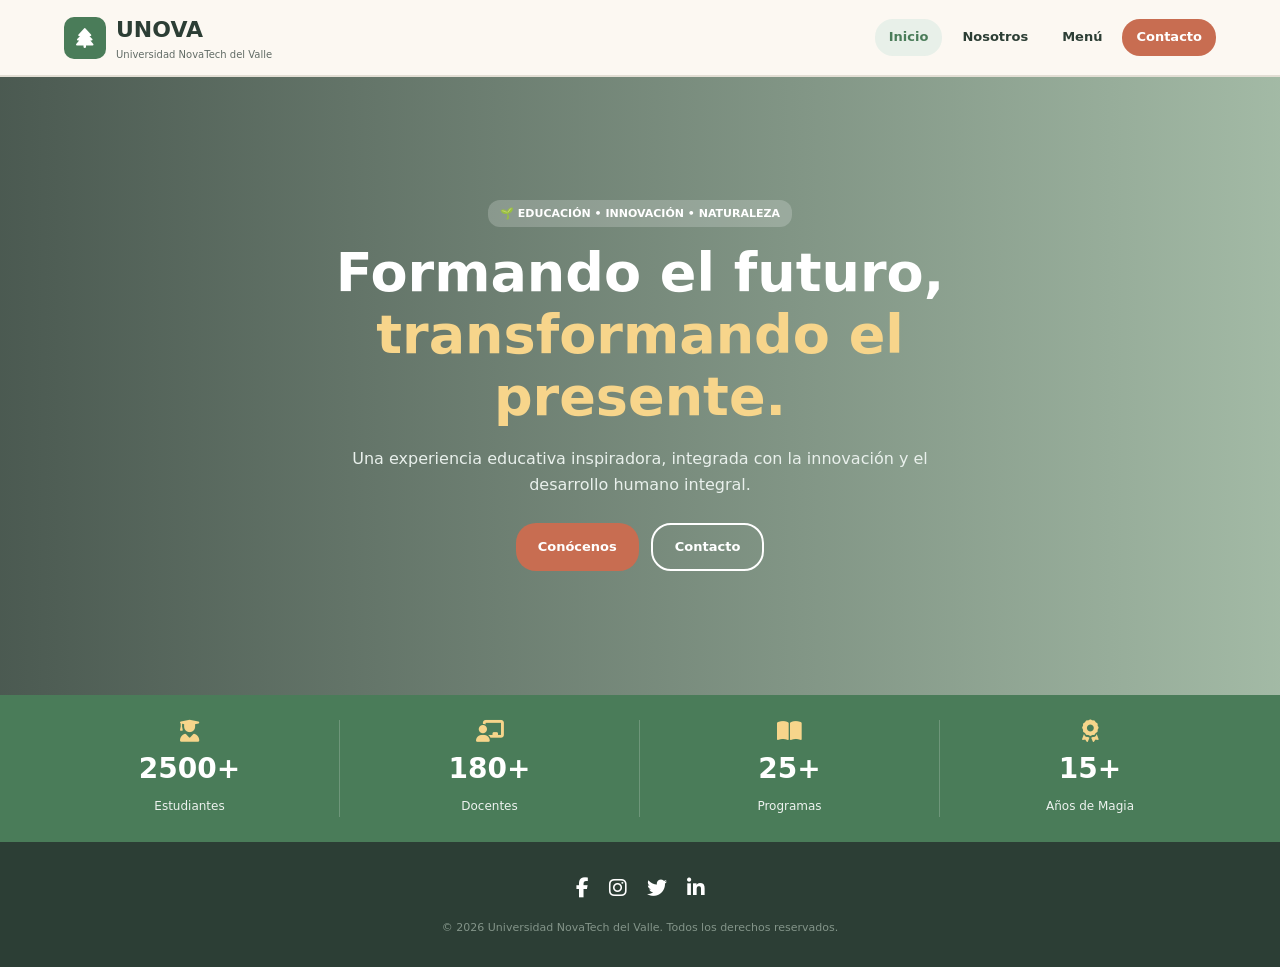
==== commit 1c7d3685: "Add files via upload" ====
--- a/index.html
+++ b/index.html
@@ -3,348 +3,65 @@
 <head>
     <meta charset="UTF-8">
     <meta name="viewport" content="width=device-width, initial-scale=1.0">
-    <title>Universidad NovaTech del Valle | UNOVA</title>
-
-    <!-- PRECONEXIÓN RÁPIDA -->
+    <title>Universidad NovaTech del Valle | Inicio</title>
     <link rel="preconnect" href="https://fonts.googleapis.com">
     <link rel="preconnect" href="https://fonts.gstatic.com" crossorigin>
-
-    <!-- ESTILOS GENERALES -->
     <link rel="stylesheet" href="css/styles.css">
-
-    <!-- FONT AWESOME -->
     <link rel="stylesheet" href="https://cdnjs.cloudflare.com/ajax/libs/font-awesome/6.5.2/css/all.min.css">
 </head>
-
-<body>
-
-    <div id="preloader">
-        <div class="loader"></div>
-        <p>Cargando UNOVA...</p>
-    </div>
-
-    <button id="btnArriba" type="button" aria-label="Volver al inicio">
-        <i class="fa-solid fa-cloud-arrow-up"></i>
-    </button>
-
-    <!-- HEADER / NAVEGACIÓN PRINCIPAL -->
+<body style="text-align: center;">
     <header id="header">
-        <div class="contenedor-header">
-            <button id="btnMenu" type="button" aria-label="Abrir menú">
-                <i class="fa-solid fa-bars"></i>
-            </button>
-
-            <div class="logo">
+        <div class="contenedor-header" style="max-width:1250px; margin:auto; display:flex; align-items:center; justify-content:space-between; height:75px;">
+            <div class="logo" style="display:flex; align-items:center; gap:10px;">
                 <div class="logo-icono"><i class="fa-solid fa-tree"></i></div>
-                <div class="logo-texto">
+                <div class="logo-texto" style="text-align:left;">
                     <h1>UNOVA</h1>
                     <span>Universidad NovaTech del Valle</span>
                 </div>
             </div>
-
             <nav id="menu">
-                <a href="#inicio" class="enlace-menu activo">Inicio</a>
-                <a href="#nosotros" class="enlace-menu">Nosotros</a>
-                <a href="#menu-seccion" class="enlace-menu">Menú</a>
-                <a href="#contacto" class="enlace-menu boton-contacto">Contacto</a>
+                <a href="index.html" class="enlace-menu activo">Inicio</a>
+                <a href="nosotros.html" class="enlace-menu">Nosotros</a>
+                <a href="menu.html" class="enlace-menu">Menú</a>
+                <a href="contacto.html" class="enlace-menu boton-contacto">Contacto</a>
             </nav>
         </div>
     </header>
 
     <main>
-        <!-- 1. VISTA: INICIO -->
-        <div id="vista-inicio" class="vista-pagina activa">
-            <section class="hero" style="justify-content: center; text-align: center;">
-                <div class="slider">
-                    <div class="slide activo">
-                        <img src="https://images.unsplash.com/photo-1523050854058-8df90110c9f1?auto=format&fit=crop&w=800&q=60" alt="Campus estilo Ghibli" style="margin: 0 auto;">
-                    </div>
+        <section class="hero" style="height:620px; margin-top:75px; position:relative; display:flex; align-items:center; overflow:hidden; background:linear-gradient(90deg,rgba(44,62,53,0.85),rgba(74,124,89,0.5));">
+            <div class="hero-contenido" style="width:90%; max-width:1200px; margin:auto; position:relative; z-index:2; color:white;">
+                <span class="etiqueta" style="display:inline-block; background:rgba(255,255,255,0.2); padding:5px 12px; border-radius:12px; font-size:11px; font-weight:700; margin-bottom:15px;">🌱 EDUCACIÓN • INNOVACIÓN • NATURALEZA</span>
+                <h2 style="max-width:700px; margin:0 auto 18px auto; font-size:clamp(32px,5vw,54px); line-height:1.15;">Formando el futuro, <span style="color:#f7d58b;">transformando el presente.</span></h2>
+                <p style="max-width:580px; margin:0 auto 25px auto; font-size:16px; color:#e9f0ec;">Una experiencia educativa inspiradora, integrada con la innovación y el desarrollo humano integral.</p>
+                <div class="hero-botones" style="display:flex; justify-content:center; gap:12px;">
+                    <a href="nosotros.html" class="btn-principal">Conócenos</a>
+                    <a href="contacto.html" class="btn-secundario">Contacto</a>
                 </div>
+            </div>
+        </section>
 
-                <div class="hero-contenido" style="text-align: center; margin: 0 auto; display: flex; flex-direction: column; align-items: center;">
-                    <span class="etiqueta">🌱 EDUCACIÓN • INNOVACIÓN • NATURALEZA</span>
-                    <h2>Formando el futuro, <span>transformando el presente.</span></h2>
-                    <p>Una experiencia educativa inspiradora, integrada con la innovación y el desarrollo humano integral.</p>
-                    <div class="hero-botones" style="justify-content: center;">
-                        <a href="#nosotros" class="btn-principal enlace-menu">Conócenos</a>
-                        <a href="#contacto" class="btn-secundario enlace-menu">Contacto</a>
-                    </div>
-                </div>
-            </section>
-
-            <section class="estadisticas">
-                <div class="contenedor estadisticas-grid">
-                    <div class="estadistica">
-                        <i class="fa-solid fa-user-graduate"></i>
-                        <strong class="contador" data-numero="2500">2500+</strong>
-                        <span>Estudiantes</span>
-                    </div>
-                    <div class="estadistica">
-                        <i class="fa-solid fa-chalkboard-user"></i>
-                        <strong class="contador" data-numero="180">180+</strong>
-                        <span>Docentes</span>
-                    </div>
-                    <div class="estadistica">
-                        <i class="fa-solid fa-book-open"></i>
-                        <strong class="contador" data-numero="25">25+</strong>
-                        <span>Programas</span>
-                    </div>
-                    <div class="estadistica">
-                        <i class="fa-solid fa-award"></i>
-                        <strong class="contador" data-numero="15">15+</strong>
-                        <span>Años de Magia</span>
-                    </div>
-                </div>
-            </section>
-        </div>
-
-        <!-- 2. VISTA: NOSOTROS (INCLUYE HISTORIA Y ORGANIGRAMA AL FINAL) -->
-        <div id="vista-nosotros" class="vista-pagina">
-            <section class="seccion">
-                <div class="contenedor">
-                    <div class="titulo-seccion">
-                        <span>CONÓCENOS</span>
-                        <h2>Nuestra Identidad</h2>
-                        <div class="linea"></div>
-                    </div>
-
-                    <div class="mision-vision-contenedor">
-                        <div class="tarjeta-info tarjeta-mision">
-                            <i class="fa-solid fa-bullseye"></i>
-                            <h3>Misión</h3>
-                            <p>Formar profesionales íntegros, competitivos y comprometidos mediante un modelo educativo innovador.</p>
-                        </div>
-
-                        <div class="imagen-central-ghibli">
-                            <div class="circulo-decorativo"><i class="fa-solid fa-seedling"></i></div>
-                        </div>
-
-                        <div class="tarjeta-info tarjeta-vision">
-                            <i class="fa-solid fa-eye"></i>
-                            <h3>Visión</h3>
-                            <p>Ser reconocidos como una institución líder en educación superior por nuestra excelencia e impacto.</p>
-                        </div>
-                    </div>
-
-                    <div class="titulo-seccion margin-top-seccion">
-                        <span>PRINCIPIOS</span>
-                        <h2>Valores</h2>
-                        <div class="linea"></div>
-                    </div>
-
-                    <div class="valores-grid">
-                        <div class="valor">
-                            <div class="valor-icono"><i class="fa-solid fa-scale-balanced"></i></div>
-                            <h3>Integridad</h3>
-                            <p>Honestidad y transparencia.</p>
-                        </div>
-                        <div class="valor">
-                            <div class="valor-icono"><i class="fa-solid fa-leaf"></i></div>
-                            <h3>Excelencia</h3>
-                            <p>Crecimiento continuo.</p>
-                        </div>
-                        <div class="valor">
-                            <div class="valor-icono"><i class="fa-solid fa-lightbulb"></i></div>
-                            <h3>Innovación</h3>
-                            <p>Nuevas ideas para transformar.</p>
-                        </div>
-                        <div class="valor">
-                            <div class="valor-icono"><i class="fa-solid fa-handshake"></i></div>
-                            <h3>Respeto</h3>
-                            <p>Dignidad humana.</p>
-                        </div>
-                    </div>
-
-                    <!-- ORGANIGRAMA EN NOSOTROS -->
-                    <div id="organigrama" class="organigrama-seccion-integrada">
-                        <div class="titulo-seccion">
-                            <span>ESTRUCTURA INSTITUCIONAL</span>
-                            <h2>Organigrama</h2>
-                            <div class="linea"></div>
-                            <p class="subtitulo-org">Estructura de mando de los 13 integrantes (desliza sobre las cajas para ver correo o puesto completo).</p>
-                        </div>
-
-                        <div class="organigrama-tree">
-                            <!-- Nivel 1 -->
-                            <div class="organigrama-nivel nivel-root">
-                                <div class="nodo-organigrama">
-                                    <div class="avatar-espacio"><img src="img/roman.jpg" alt="Román Gutiérrez"></div>
-                                    <div class="nodo-info">
-                                        <div class="header-tarjeta">
-                                            <span class="etiqueta-correo">CORREO</span>
-                                            <a href="mailto:roman@unova.edu.mx" class="correo">roman@unova.edu.mx</a>
-                                        </div>
-                                        <h4>Román Gutiérrez</h4>
-                                        <span class="puesto">Puesto: Director General / Rector</span>
-                                    </div>
-                                </div>
-                            </div>
-
-                            <div class="linea-vertical"></div>
-
-                            <!-- Nivel 2 -->
-                            <div class="organigrama-nivel nivel-sub">
-                                <div class="rama">
-                                    <div class="nodo-organigrama">
-                                        <div class="avatar-espacio"><img src="img/nicolas.jpg" alt="Nicolas Giles"></div>
-                                        <div class="nodo-info">
-                                            <div class="header-tarjeta">
-                                                <span class="etiqueta-correo">CORREO</span>
-                                                <a href="mailto:nicolas@unova.edu.mx" class="correo">nicolas@unova.edu.mx</a>
-                                            </div>
-                                            <h4>Nicolas Giles</h4>
-                                            <span class="puesto">Puesto: Subdirector General</span>
-                                        </div>
-                                    </div>
-                                </div>
-                                <div class="rama">
-                                    <div class="nodo-organigrama">
-                                        <div class="avatar-espacio"><img src="img/marcos.jpg" alt="Marcos Arif"></div>
-                                        <div class="nodo-info">
-                                            <div class="header-tarjeta">
-                                                <span class="etiqueta-correo">CORREO</span>
-                                                <a href="mailto:marcos@unova.edu.mx" class="correo">marcos@unova.edu.mx</a>
-                                            </div>
-                                            <h4>Marcos Arif</h4>
-                                            <span class="puesto">Puesto: Gerente de Operaciones</span>
-                                        </div>
-                                    </div>
-                                </div>
-                            </div>
-
-                            <div class="linea-vertical"></div>
-
-                            <!-- Nivel 3 -->
-                            <div class="organigrama-nivel nivel-sub">
-                                <div class="rama">
-                                    <div class="nodo-organigrama">
-                                        <div class="avatar-espacio"><img src="img/estefania.jpg" alt="Estefania"></div>
-                                        <div class="nodo-info">
-                                            <div class="header-tarjeta">
-                                                <span class="etiqueta-correo">CORREO</span>
-                                                <a href="mailto:estefania@unova.edu.mx" class="correo">estefania@unova.edu.mx</a>
-                                            </div>
-                                            <h4>Estefania Asseneth</h4>
-                                            <span class="puesto">Puesto: Recursos Humanos</span>
-                                        </div>
-                                    </div>
-                                </div>
-                                <div class="rama">
-                                    <div class="nodo-organigrama">
-                                        <div class="avatar-espacio"><img src="img/juan.jpg" alt="Juan"></div>
-                                        <div class="nodo-info">
-                                            <div class="header-tarjeta">
-                                                <span class="etiqueta-correo">CORREO</span>
-                                                <a href="mailto:juan@unova.edu.mx" class="correo">juan@unova.edu.mx</a>
-                                            </div>
-                                            <h4>Juan Ocampo</h4>
-                                            <span class="puesto">Puesto: Jefe de Marketing</span>
-                                        </div>
-                                    </div>
-                                </div>
-                                <div class="rama">
-                                    <div class="nodo-organigrama">
-                                        <div class="avatar-espacio"><img src="img/eder.jpg" alt="Eder"></div>
-                                        <div class="nodo-info">
-                                            <div class="header-tarjeta">
-                                                <span class="etiqueta-correo">CORREO</span>
-                                                <a href="mailto:eder@unova.edu.mx" class="correo">eder@unova.edu.mx</a>
-                                            </div>
-                                            <h4>Eder</h4>
-                                            <span class="puesto">Puesto: Coordinador de Reservas</span>
-                                        </div>
-                                    </div>
-                                </div>
-                            </div>
-                        </div>
-                    </div>
-                </div>
-            </section>
-        </div>
-
-        <!-- 3. VISTA: MENÚ -->
-        <div id="vista-menu" class="vista-pagina">
-            <section class="seccion fondo-suave">
-                <div class="contenedor">
-                    <div class="titulo-seccion">
-                        <span>OFERTA EDUCATIVA</span>
-                        <h2>Menú Académico</h2>
-                        <div class="linea"></div>
-                        <p class="subtitulo-seccion">Explora los programas de formación técnica y profesional disponibles.</p>
-                    </div>
-
-                    <div class="valores-grid">
-                        <div class="valor">
-                            <div class="valor-icono"><i class="fa-solid fa-laptop-code"></i></div>
-                            <h3>Tecnología e Ingeniería</h3>
-                            <p>Ingeniería en Sistemas, Desarrollo Web y Ciberseguridad.</p>
-                        </div>
-                        <div class="valor">
-                            <div class="valor-icono"><i class="fa-solid fa-chart-line"></i></div>
-                            <h3>Negocios</h3>
-                            <p>Administración de Empresas, Mercadotecnia y Finanzas.</p>
-                        </div>
-                        <div class="valor">
-                            <div class="valor-icono"><i class="fa-solid fa-seedling"></i></div>
-                            <h3>Ciencias Naturales</h3>
-                            <p>Desarrollo Sustentable, Ecología y Botánica Aplicada.</p>
-                        </div>
-                    </div>
-                </div>
-            </section>
-        </div>
-
-        <!-- 4. VISTA: CONTACTO -->
-        <div id="vista-contacto" class="vista-pagina">
-            <section class="seccion fondo-gris">
-                <div class="contenedor">
-                    <div class="titulo-seccion">
-                        <span>ESTAMOS PARA AYUDARTE</span>
-                        <h2>Contacto</h2>
-                        <div class="linea"></div>
-                    </div>
-
-                    <div class="contacto-grid">
-                        <div class="informacion-contacto">
-                            <h3>Universidad NovaTech del Valle</h3>
-                            <p>Ponte en contacto con nosotros para asesoría personalizada.</p>
-                            <div class="dato-contacto"><i class="fa-solid fa-location-dot"></i><div><strong>Dirección</strong><span>Av. Universidad 250</span></div></div>
-                            <div class="dato-contacto"><i class="fa-solid fa-phone"></i><div><strong>Teléfono</strong><span>777 000 2026</span></div></div>
-                        </div>
-
-                        <div class="formulario">
-                            <h3>Solicita información</h3>
-                            <form id="formContacto">
-                                <div class="campo"><label for="nombre">Nombre</label><input type="text" id="nombre" placeholder="Nombre"></div>
-                                <div class="campo"><label for="correo">Correo</label><input type="email" id="correo" placeholder="Correo"></div>
-                                <div class="campo"><label for="asunto">Asunto</label><select id="asunto"><option value="">Selecciona</option><option value="admisiones">Admisiones</option></select></div>
-                                <div class="campo"><label for="mensaje">Mensaje</label><textarea id="mensaje" rows="4" placeholder="Mensaje"></textarea></div>
-                                <button type="submit" class="btn-formulario">Enviar</button>
-                            </form>
-                            <div id="mensajeFormulario"></div>
-                        </div>
-                    </div>
-                </div>
-            </section>
-        </div>
+        <section class="estadisticas" style="background:#4a7c59; color:white; padding:25px 0;">
+            <div class="estadisticas-grid" style="display:grid; grid-template-columns:repeat(4,1fr); max-width:1200px; margin:0 auto;">
+                <div class="estadistica"><i class="fa-solid fa-user-graduate" style="font-size:22px; color:#f7d58b; margin-bottom:5px; display:block;"></i><strong class="contador" data-numero="2500" style="font-size:28px; display:block;">2500+</strong><span>Estudiantes</span></div>
+                <div class="estadistica"><i class="fa-solid fa-chalkboard-user" style="font-size:22px; color:#f7d58b; margin-bottom:5px; display:block;"></i><strong class="contador" data-numero="180" style="font-size:28px; display:block;">180+</strong><span>Docentes</span></div>
+                <div class="estadistica"><i class="fa-solid fa-book-open" style="font-size:22px; color:#f7d58b; margin-bottom:5px; display:block;"></i><strong class="contador" data-numero="25" style="font-size:28px; display:block;">25+</strong><span>Programas</span></div>
+                <div class="estadistica"><i class="fa-solid fa-award" style="font-size:22px; color:#f7d58b; margin-bottom:5px; display:block;"></i><strong class="contador" data-numero="15" style="font-size:28px; display:block;">15+</strong><span>Años de Magia</span></div>
+            </div>
+        </section>
     </main>
 
-    <!-- FOOTER Y REDES SOCIALES -->
-    <footer>
-        <div class="contenedor">
-            <div class="redes-sociales">
-                <a href="#" aria-label="Facebook"><i class="fa-brands fa-facebook-f"></i></a>
-                <a href="#" aria-label="Instagram"><i class="fa-brands fa-instagram"></i></a>
-                <a href="#" aria-label="Twitter"><i class="fa-brands fa-twitter"></i></a>
-                <a href="#" aria-label="LinkedIn"><i class="fa-brands fa-linkedin-in"></i></a>
-            </div>
-            <div class="footer-bottom">
-                <p>© 2026 Universidad NovaTech del Valle. Todos los derechos reservados.</p>
-            </div>
+    <footer style="background:#2c3e35; color:white; padding:30px 20px;">
+        <div class="redes-sociales" style="display:flex; justify-content:center; gap:20px; margin-bottom:15px;">
+            <a href="#" aria-label="Facebook" style="color:white; font-size:20px;"><i class="fa-brands fa-facebook-f"></i></a>
+            <a href="#" aria-label="Instagram" style="color:white; font-size:20px;"><i class="fa-brands fa-instagram"></i></a>
+            <a href="#" aria-label="Twitter" style="color:white; font-size:20px;"><i class="fa-brands fa-twitter"></i></a>
+            <a href="#" aria-label="LinkedIn" style="color:white; font-size:20px;"><i class="fa-brands fa-linkedin-in"></i></a>
+        </div>
+        <div class="footer-bottom" style="color:#839489; font-size:11px;">
+            <p>© 2026 Universidad NovaTech del Valle. Todos los derechos reservados.</p>
         </div>
     </footer>
-
-    <!-- SCRIPTS ENLAZADOS -->
     <script src="https://code.jquery.com/jquery-3.7.1.min.js"></script>
     <script src="js/funciones.js"></script>
 </body>
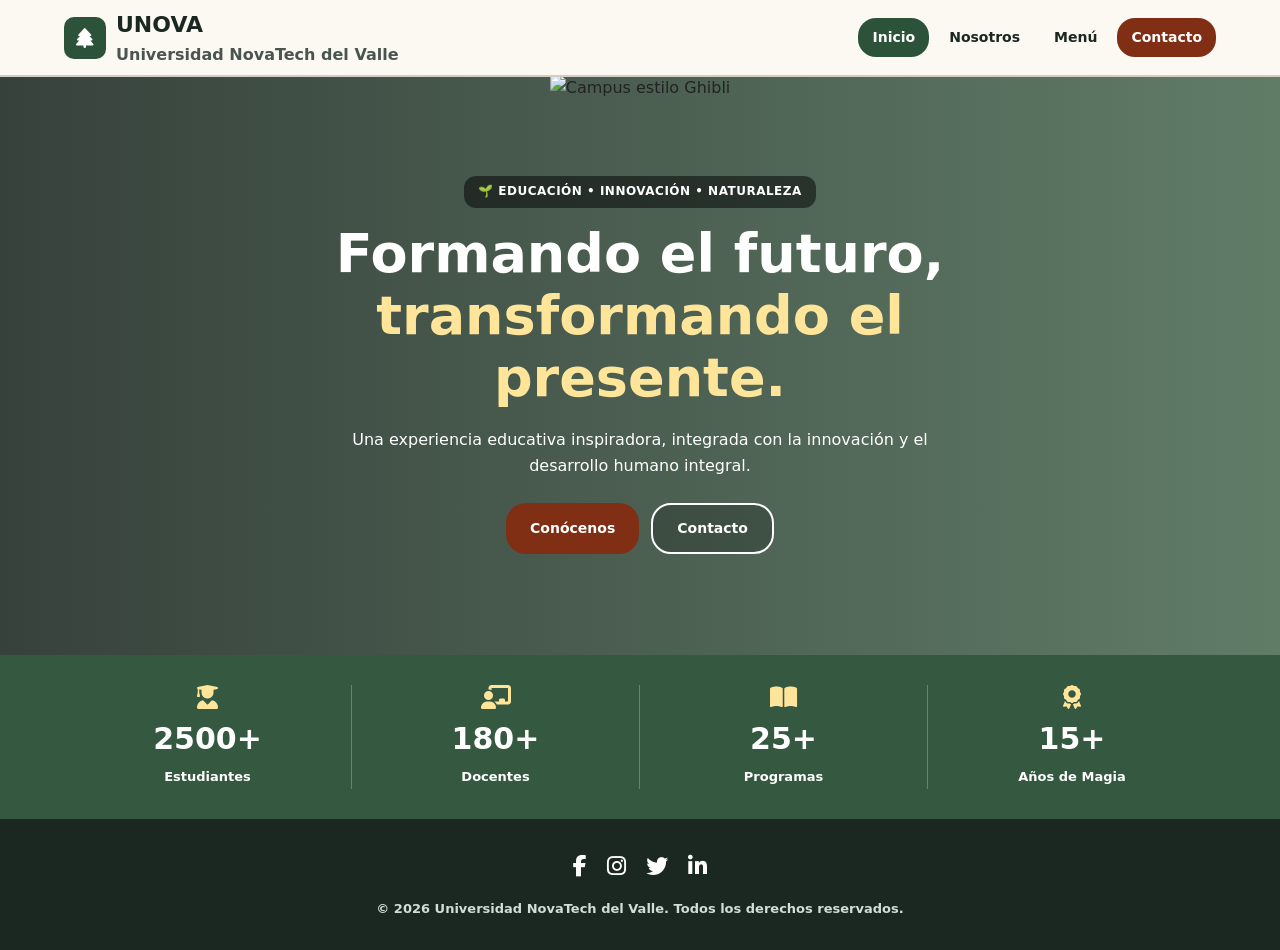
==== commit 01d98367: "Add files via upload" ====
--- a/index.html
+++ b/index.html
@@ -3,65 +3,270 @@
 <head>
     <meta charset="UTF-8">
     <meta name="viewport" content="width=device-width, initial-scale=1.0">
-    <title>Universidad NovaTech del Valle | Inicio</title>
+    <title>Universidad NovaTech del Valle | UNOVA</title>
+
+    <!-- PRECONEXIÓN RÁPIDA -->
     <link rel="preconnect" href="https://fonts.googleapis.com">
     <link rel="preconnect" href="https://fonts.gstatic.com" crossorigin>
+
+    <!-- ESTILOS GENERALES -->
     <link rel="stylesheet" href="css/styles.css">
+
+    <!-- FONT AWESOME -->
     <link rel="stylesheet" href="https://cdnjs.cloudflare.com/ajax/libs/font-awesome/6.5.2/css/all.min.css">
 </head>
-<body style="text-align: center;">
+
+<body>
+
+    <div id="preloader">
+        <div class="loader"></div>
+        <p>Cargando UNOVA...</p>
+    </div>
+
+    <button id="btnArriba" type="button" aria-label="Volver al inicio">
+        <i class="fa-solid fa-cloud-arrow-up"></i>
+    </button>
+
+    <!-- HEADER / NAVEGACIÓN PRINCIPAL -->
     <header id="header">
-        <div class="contenedor-header" style="max-width:1250px; margin:auto; display:flex; align-items:center; justify-content:space-between; height:75px;">
-            <div class="logo" style="display:flex; align-items:center; gap:10px;">
+        <div class="contenedor-header">
+            <button id="btnMenu" type="button" aria-label="Abrir menú">
+                <i class="fa-solid fa-bars"></i>
+            </button>
+
+            <div class="logo">
                 <div class="logo-icono"><i class="fa-solid fa-tree"></i></div>
-                <div class="logo-texto" style="text-align:left;">
+                <div class="logo-texto">
                     <h1>UNOVA</h1>
-                    <span>Universidad NovaTech del Valle</span>
+                    <span style="color: #4a5550; font-weight: 600;">Universidad NovaTech del Valle</span>
                 </div>
             </div>
+
             <nav id="menu">
-                <a href="index.html" class="enlace-menu activo">Inicio</a>
-                <a href="nosotros.html" class="enlace-menu">Nosotros</a>
-                <a href="menu.html" class="enlace-menu">Menú</a>
-                <a href="contacto.html" class="enlace-menu boton-contacto">Contacto</a>
+                <a href="#inicio" class="enlace-menu activo">Inicio</a>
+                <a href="#nosotros" class="enlace-menu">Nosotros</a>
+                <a href="#menu-seccion" class="enlace-menu">Menú</a>
+                <a href="#contacto" class="enlace-menu boton-contacto">Contacto</a>
             </nav>
         </div>
     </header>
 
     <main>
-        <section class="hero" style="height:620px; margin-top:75px; position:relative; display:flex; align-items:center; overflow:hidden; background:linear-gradient(90deg,rgba(44,62,53,0.85),rgba(74,124,89,0.5));">
-            <div class="hero-contenido" style="width:90%; max-width:1200px; margin:auto; position:relative; z-index:2; color:white;">
-                <span class="etiqueta" style="display:inline-block; background:rgba(255,255,255,0.2); padding:5px 12px; border-radius:12px; font-size:11px; font-weight:700; margin-bottom:15px;">🌱 EDUCACIÓN • INNOVACIÓN • NATURALEZA</span>
-                <h2 style="max-width:700px; margin:0 auto 18px auto; font-size:clamp(32px,5vw,54px); line-height:1.15;">Formando el futuro, <span style="color:#f7d58b;">transformando el presente.</span></h2>
-                <p style="max-width:580px; margin:0 auto 25px auto; font-size:16px; color:#e9f0ec;">Una experiencia educativa inspiradora, integrada con la innovación y el desarrollo humano integral.</p>
-                <div class="hero-botones" style="display:flex; justify-content:center; gap:12px;">
-                    <a href="nosotros.html" class="btn-principal">Conócenos</a>
-                    <a href="contacto.html" class="btn-secundario">Contacto</a>
-                </div>
+        <!-- 1. VISTA: INICIO -->
+        <div id="vista-inicio" class="vista-pagina activa">
+            <section class="hero" style="justify-content: center; text-align: center;">
+                <div class="slider">
+                    <div class="slide activo">
+                        <img src="https://images.unsplash.com/photo-1523050854058-8df90110c9f1?auto=format&fit=crop&w=800&q=60" alt="Campus estilo Ghibli" style="margin: 0 auto;">
+                    </div>
+                </div>
+
+                <div class="hero-contenido" style="text-align: center; margin: 0 auto; display: flex; flex-direction: column; align-items: center;">
+                    <span class="etiqueta" style="background: rgba(0,0,0,0.5); color: #ffffff; font-weight: 700;">🌱 EDUCACIÓN • INNOVACIÓN • NATURALEZA</span>
+                    <h2>Formando el futuro, <span style="color: #ffe599;">transformando el presente.</span></h2>
+                    <p style="color: #ffffff; font-weight: 500;">Una experiencia educativa inspiradora, integrada con la innovación y el desarrollo humano integral.</p>
+                    <div class="hero-botones" style="justify-content: center;">
+                        <a href="#nosotros" class="btn-principal enlace-menu">Conócenos</a>
+                        <a href="#contacto" class="btn-secundario enlace-menu">Contacto</a>
+                    </div>
+                </div>
+            </section>
+
+            <section class="estadisticas" style="background: #355841;">
+                <div class="contenedor estadisticas-grid">
+                    <div class="estadistica">
+                        <i class="fa-solid fa-user-graduate" style="color: #ffe599;"></i>
+                        <strong class="contador" data-numero="2500">2500+</strong>
+                        <span style="color: #ffffff; font-weight: 600;">Estudiantes</span>
+                    </div>
+                    <div class="estadistica">
+                        <i class="fa-solid fa-chalkboard-user" style="color: #ffe599;"></i>
+                        <strong class="contador" data-numero="180">180+</strong>
+                        <span style="color: #ffffff; font-weight: 600;">Docentes</span>
+                    </div>
+                    <div class="estadistica">
+                        <i class="fa-solid fa-book-open" style="color: #ffe599;"></i>
+                        <strong class="contador" data-numero="25">25+</strong>
+                        <span style="color: #ffffff; font-weight: 600;">Programas</span>
+                    </div>
+                    <div class="estadistica">
+                        <i class="fa-solid fa-award" style="color: #ffe599;"></i>
+                        <strong class="contador" data-numero="15">15+</strong>
+                        <span style="color: #ffffff; font-weight: 600;">Años de Magia</span>
+                    </div>
+                </div>
+            </section>
+        </div>
+
+        <!-- 2. VISTA: NOSOTROS -->
+        <div id="vista-nosotros" class="vista-pagina">
+            <section class="seccion">
+                <div class="contenedor">
+                    <div class="titulo-seccion">
+                        <span>CONÓCENOS</span>
+                        <h2>Nuestra Identidad</h2>
+                        <div class="linea"></div>
+                    </div>
+
+                    <div class="mision-vision-contenedor">
+                        <div class="tarjeta-info tarjeta-mision">
+                            <i class="fa-solid fa-bullseye"></i>
+                            <h3>Misión</h3>
+                            <p>Formar profesionales íntegros, competitivos y comprometidos mediante un modelo educativo innovador.</p>
+                        </div>
+
+                        <div class="imagen-central-ghibli">
+                            <div class="circulo-decorativo"><i class="fa-solid fa-seedling"></i></div>
+                        </div>
+
+                        <div class="tarjeta-info tarjeta-vision">
+                            <i class="fa-solid fa-eye"></i>
+                            <h3>Visión</h3>
+                            <p>Ser reconocidos como una institución líder en educación superior por nuestra excelencia e impacto.</p>
+                        </div>
+                    </div>
+
+                    <div class="titulo-seccion margin-top-seccion">
+                        <span>PRINCIPIOS</span>
+                        <h2>Valores</h2>
+                        <div class="linea"></div>
+                    </div>
+
+                    <div class="valores-grid">
+                        <div class="valor">
+                            <div class="valor-icono"><i class="fa-solid fa-scale-balanced"></i></div>
+                            <h3>Integridad</h3>
+                            <p>Honestidad y transparencia.</p>
+                        </div>
+                        <div class="valor">
+                            <div class="valor-icono"><i class="fa-solid fa-leaf"></i></div>
+                            <h3>Excelencia</h3>
+                            <p>Crecimiento continuo.</p>
+                        </div>
+                        <div class="valor">
+                            <div class="valor-icono"><i class="fa-solid fa-lightbulb"></i></div>
+                            <h3>Innovación</h3>
+                            <p>Nuevas ideas para transformar.</p>
+                        </div>
+                        <div class="valor">
+                            <div class="valor-icono"><i class="fa-solid fa-handshake"></i></div>
+                            <h3>Respeto</h3>
+                            <p>Dignidad humana.</p>
+                        </div>
+                    </div>
+
+                    <!-- ORGANIGRAMA EN NOSOTROS -->
+                    <div id="organigrama" class="organigrama-seccion-integrada">
+                        <div class="titulo-seccion">
+                            <span>ESTRUCTURA INSTITUCIONAL</span>
+                            <h2>Organigrama</h2>
+                            <div class="linea"></div>
+                            <p class="subtitulo-org">Estructura de mando de los 13 integrantes (desliza sobre las cajas para ver correo o puesto completo).</p>
+                        </div>
+
+                        <div class="organigrama-tree">
+                            <div class="organigrama-nivel nivel-root">
+                                <div class="nodo-organigrama">
+                                    <div class="avatar-espacio"><img src="img/roman.jpg" alt="Román Gutiérrez"></div>
+                                    <div class="nodo-info">
+                                        <div class="header-tarjeta">
+                                            <span class="etiqueta-correo">CORREO</span>
+                                            <a href="mailto:roman@unova.edu.mx" class="correo">roman@unova.edu.mx</a>
+                                        </div>
+                                        <h4>Román Gutiérrez</h4>
+                                        <span class="puesto">Puesto: Director General / Rector</span>
+                                    </div>
+                                </div>
+                            </div>
+                        </div>
+                    </div>
+                </div>
+            </section>
+        </div>
+
+        <!-- 3. VISTA: MENÚ -->
+        <div id="vista-menu" class="vista-pagina">
+            <section class="seccion fondo-suave">
+                <div class="contenedor">
+                    <div class="titulo-seccion">
+                        <span>OFERTA EDUCATIVA</span>
+                        <h2>Menú Académico</h2>
+                        <div class="linea"></div>
+                        <p class="subtitulo-seccion">Explora los programas de formación técnica y profesional disponibles.</p>
+                    </div>
+
+                    <div class="valores-grid">
+                        <div class="valor">
+                            <div class="valor-icono"><i class="fa-solid fa-laptop-code"></i></div>
+                            <h3>Tecnología e Ingeniería</h3>
+                            <p>Ingeniería en Sistemas, Desarrollo Web y Ciberseguridad.</p>
+                        </div>
+                        <div class="valor">
+                            <div class="valor-icono"><i class="fa-solid fa-chart-line"></i></div>
+                            <h3>Negocios</h3>
+                            <p>Administración de Empresas, Mercadotecnia y Finanzas.</p>
+                        </div>
+                        <div class="valor">
+                            <div class="valor-icono"><i class="fa-solid fa-seedling"></i></div>
+                            <h3>Ciencias Naturales</h3>
+                            <p>Desarrollo Sustentable, Ecología y Botánica Aplicada.</p>
+                        </div>
+                    </div>
+                </div>
+            </section>
+        </div>
+
+        <!-- 4. VISTA: CONTACTO -->
+        <div id="vista-contacto" class="vista-pagina">
+            <section class="seccion fondo-gris">
+                <div class="contenedor">
+                    <div class="titulo-seccion">
+                        <span>ESTAMOS PARA AYUDARTE</span>
+                        <h2>Contacto</h2>
+                        <div class="linea"></div>
+                    </div>
+
+                    <div class="contacto-grid">
+                        <div class="informacion-contacto">
+                            <h3>Universidad NovaTech del Valle</h3>
+                            <p>Ponte en contacto con nosotros para asesoría personalizada.</p>
+                            <div class="dato-contacto"><i class="fa-solid fa-location-dot"></i><div><strong>Dirección</strong><span>Av. Universidad 250</span></div></div>
+                            <div class="dato-contacto"><i class="fa-solid fa-phone"></i><div><strong>Teléfono</strong><span>777 000 2026</span></div></div>
+                        </div>
+
+                        <div class="formulario">
+                            <h3>Solicita información</h3>
+                            <form id="formContacto">
+                                <div class="campo"><label for="nombre">Nombre</label><input type="text" id="nombre" placeholder="Nombre"></div>
+                                <div class="campo"><label for="correo">Correo</label><input type="email" id="correo" placeholder="Correo"></div>
+                                <div class="campo"><label for="asunto">Asunto</label><select id="asunto"><option value="">Selecciona</option><option value="admisiones">Admisiones</option></select></div>
+                                <div class="campo"><label for="mensaje">Mensaje</label><textarea id="mensaje" rows="4" placeholder="Mensaje"></textarea></div>
+                                <button type="submit" class="btn-formulario">Enviar</button>
+                            </form>
+                            <div id="mensajeFormulario"></div>
+                        </div>
+                    </div>
+                </div>
+            </section>
+        </div>
+    </main>
+
+    <!-- FOOTER Y REDES SOCIALES -->
+    <footer>
+        <div class="contenedor">
+            <div class="redes-sociales">
+                <a href="#" aria-label="Facebook"><i class="fa-brands fa-facebook-f"></i></a>
+                <a href="#" aria-label="Instagram"><i class="fa-brands fa-instagram"></i></a>
+                <a href="#" aria-label="Twitter"><i class="fa-brands fa-twitter"></i></a>
+                <a href="#" aria-label="LinkedIn"><i class="fa-brands fa-linkedin-in"></i></a>
             </div>
-        </section>
-
-        <section class="estadisticas" style="background:#4a7c59; color:white; padding:25px 0;">
-            <div class="estadisticas-grid" style="display:grid; grid-template-columns:repeat(4,1fr); max-width:1200px; margin:0 auto;">
-                <div class="estadistica"><i class="fa-solid fa-user-graduate" style="font-size:22px; color:#f7d58b; margin-bottom:5px; display:block;"></i><strong class="contador" data-numero="2500" style="font-size:28px; display:block;">2500+</strong><span>Estudiantes</span></div>
-                <div class="estadistica"><i class="fa-solid fa-chalkboard-user" style="font-size:22px; color:#f7d58b; margin-bottom:5px; display:block;"></i><strong class="contador" data-numero="180" style="font-size:28px; display:block;">180+</strong><span>Docentes</span></div>
-                <div class="estadistica"><i class="fa-solid fa-book-open" style="font-size:22px; color:#f7d58b; margin-bottom:5px; display:block;"></i><strong class="contador" data-numero="25" style="font-size:28px; display:block;">25+</strong><span>Programas</span></div>
-                <div class="estadistica"><i class="fa-solid fa-award" style="font-size:22px; color:#f7d58b; margin-bottom:5px; display:block;"></i><strong class="contador" data-numero="15" style="font-size:28px; display:block;">15+</strong><span>Años de Magia</span></div>
+            <div class="footer-bottom" style="color: #d0ded4; font-size: 13px;">
+                <p>© 2026 Universidad NovaTech del Valle. Todos los derechos reservados.</p>
             </div>
-        </section>
-    </main>
-
-    <footer style="background:#2c3e35; color:white; padding:30px 20px;">
-        <div class="redes-sociales" style="display:flex; justify-content:center; gap:20px; margin-bottom:15px;">
-            <a href="#" aria-label="Facebook" style="color:white; font-size:20px;"><i class="fa-brands fa-facebook-f"></i></a>
-            <a href="#" aria-label="Instagram" style="color:white; font-size:20px;"><i class="fa-brands fa-instagram"></i></a>
-            <a href="#" aria-label="Twitter" style="color:white; font-size:20px;"><i class="fa-brands fa-twitter"></i></a>
-            <a href="#" aria-label="LinkedIn" style="color:white; font-size:20px;"><i class="fa-brands fa-linkedin-in"></i></a>
-        </div>
-        <div class="footer-bottom" style="color:#839489; font-size:11px;">
-            <p>© 2026 Universidad NovaTech del Valle. Todos los derechos reservados.</p>
         </div>
     </footer>
+
+    <!-- SCRIPTS ENLAZADOS -->
     <script src="https://code.jquery.com/jquery-3.7.1.min.js"></script>
     <script src="js/funciones.js"></script>
 </body>
--- a/css/styles.css
+++ b/css/styles.css
@@ -1,16 +1,17 @@
 /* =========================================================
-   VARIABLES Y ESTILOS GENERALES - STUDIO GHIBLI
+   VARIABLES Y ACCESIBILIDAD ALTA WCAG AA - STUDIO GHIBLI
 ========================================================= */
 :root {
     --bg-main: #fcf8f2;
-    --green-ghibli: #4a7c59;
+    --green-ghibli: #2c5339;
     --green-light: #e8f0e9;
-    --sky-blue: #6ba3be;
-    --terracotta: #c86d51;
-    --wood-dark: #2c3e35;
-    --text-dark: #333333;
+    --sky-blue: #2c6885;
+    --terracotta: #802f15; /* Terracotta oscuro de alto contraste */
+    --wood-dark: #1b2822;
+    --text-dark: #222222;  /* Texto principal oscuro para máximo contraste */
+    --text-muted: #2d3832; /* Texto secundario oscurecido para pasar WAVE */
     --card-bg: #ffffff;
-    --border-soft: #e2ded4;
+    --border-soft: #d3cdbf;
 }
 
 *, *::before, *::after {
@@ -38,7 +39,7 @@
     margin: 0 auto;
 }
 
-/* SISTEMA DE VISTAS DINÁMICAS (PÁGINAS) */
+/* SISTEMA DE VISTAS DINÁMICAS */
 .vista-pagina {
     display: none;
     opacity: 0;
@@ -58,7 +59,7 @@
     left: 0;
     width: 100%;
     z-index: 1000;
-    background: rgba(252, 248, 242, 0.96);
+    background: rgba(252, 248, 242, 0.98);
     border-bottom: 2px solid var(--border-soft);
 }
 
@@ -99,10 +100,11 @@
     color: var(--wood-dark);
 }
 
-.logo-texto span {
+.subtitulo-logo {
     display: block;
-    font-size: 10px;
-    color: #626c66;
+    font-size: 12px;
+    font-weight: 700;
+    color: var(--text-muted);
 }
 
 nav {
@@ -113,7 +115,7 @@
 
 .enlace-menu {
     padding: 8px 14px;
-    font-size: 13px;
+    font-size: 14px;
     font-weight: 700;
     color: var(--wood-dark);
     border-radius: 18px;
@@ -122,13 +124,13 @@
 }
 
 .enlace-menu:hover, .enlace-menu.activo {
-    color: var(--green-ghibli);
-    background: var(--green-light);
+    color: #ffffff;
+    background: var(--green-ghibli);
 }
 
 .boton-contacto {
     background: var(--terracotta);
-    color: white !important;
+    color: #ffffff !important;
 }
 
 #btnMenu {
@@ -146,27 +148,34 @@
     position: relative;
     display: flex;
     align-items: center;
+    justify-content: center;
     overflow: hidden;
-    background: linear-gradient(90deg, rgba(44,62,53,0.85), rgba(74,124,89,0.5));
+    background: linear-gradient(90deg, rgba(27, 40, 34, 0.88), rgba(44, 83, 57, 0.75));
+    text-align: center;
 }
 
 .hero-contenido {
     width: 90%;
     max-width: 1200px;
-    margin: auto;
+    margin: 0 auto;
     position: relative;
     z-index: 2;
-    color: white;
+    color: #ffffff;
+    display: flex;
+    flex-direction: column;
+    align-items: center;
 }
 
 .etiqueta {
     display: inline-block;
-    background: rgba(255, 255, 255, 0.2);
-    padding: 5px 12px;
+    background: rgba(0, 0, 0, 0.65);
+    color: #ffffff;
+    padding: 6px 14px;
     border-radius: 12px;
-    font-size: 11px;
-    font-weight: 700;
+    font-size: 12px;
+    font-weight: 800;
     margin-bottom: 15px;
+    letter-spacing: 0.5px;
 }
 
 .hero h2 {
@@ -174,17 +183,19 @@
     margin: 0 auto 18px auto;
     font-size: clamp(32px, 5vw, 54px);
     line-height: 1.15;
+    color: #ffffff;
 }
 
 .hero h2 span {
-    color: #f7d58b;
+    color: #ffe89e;
 }
 
 .hero p {
     max-width: 580px;
     margin: 0 auto 25px auto;
     font-size: 16px;
-    color: #e9f0ec;
+    color: #ffffff;
+    font-weight: 500;
 }
 
 .hero-botones {
@@ -197,24 +208,25 @@
     display: inline-flex;
     align-items: center;
     gap: 8px;
-    padding: 12px 22px;
+    padding: 12px 24px;
     border-radius: 20px;
-    font-size: 13px;
-    font-weight: 700;
+    font-size: 14px;
+    font-weight: 800;
     text-decoration: none;
 }
 
 .btn-principal {
     background: var(--terracotta);
-    color: white;
+    color: #ffffff;
 }
 
 .btn-secundario {
-    border: 2px solid white;
-    color: white;
-}
-
-/* SECCIONES Y TARJETAS */
+    border: 2px solid #ffffff;
+    background: rgba(0,0,0,0.2);
+    color: #ffffff;
+}
+
+/* SECCIONES Y TARJETAS (MENÚ Y OTROS) */
 .seccion {
     padding: 70px 0;
 }
@@ -228,10 +240,10 @@
     margin-bottom: 40px;
 }
 
-.titulo-seccion > span {
+.etiqueta-seccion {
     color: var(--terracotta);
-    font-size: 11px;
-    font-weight: 700;
+    font-size: 13px;
+    font-weight: 800;
     letter-spacing: 2px;
 }
 
@@ -241,9 +253,10 @@
 }
 
 .subtitulo-seccion, .subtitulo-org {
-    font-size: 13px;
-    color: #626c66;
-    margin-top: 8px;
+    font-size: 15px;
+    color: var(--text-dark); /* Color oscuro de alto contraste */
+    margin-top: 10px;
+    font-weight: 600;
 }
 
 .linea {
@@ -314,25 +327,39 @@
 .valor {
     background: white;
     border-radius: 12px;
-    padding: 25px 15px;
+    padding: 25px 20px;
     text-align: center;
     border: 1px solid var(--border-soft);
 }
 
+.valor h3 {
+    font-size: 18px;
+    color: var(--wood-dark);
+    font-weight: 700;
+    margin-bottom: 8px;
+}
+
+/* Párrafos dentro de las tarjetas del menú con alto contraste */
+.valor p {
+    font-size: 14px;
+    color: var(--text-dark);
+    font-weight: 500;
+}
+
 .valor-icono {
-    width: 50px;
-    height: 50px;
-    margin: 0 auto 12px;
+    width: 55px;
+    height: 55px;
+    margin: 0 auto 15px;
     border-radius: 50%;
     background: #fdf3ee;
     color: var(--terracotta);
     display: flex;
     align-items: center;
     justify-content: center;
-    font-size: 20px;
-}
-
-/* ORGANIGRAMA ESTILIZADO */
+    font-size: 22px;
+}
+
+/* ORGANIGRAMA ESTILIZADO CON CONTRASTE */
 .organigrama-seccion-integrada {
     margin-top: 60px;
     padding-top: 40px;
@@ -352,19 +379,19 @@
     background: #ffffff;
     border: 2px solid var(--green-ghibli);
     border-radius: 12px;
-    padding: 12px 16px;
-    display: flex;
-    align-items: center;
-    gap: 12px;
-    min-width: 280px;
-    max-width: 320px;
-    box-shadow: 0 4px 10px rgba(0, 0, 0, 0.05);
-    border-right: 4px solid var(--terracotta);
+    padding: 14px 18px;
+    display: flex;
+    align-items: center;
+    gap: 14px;
+    min-width: 300px;
+    max-width: 350px;
+    box-shadow: 0 4px 10px rgba(0, 0, 0, 0.06);
+    border-right: 5px solid var(--terracotta);
 }
 
 .avatar-espacio {
-    width: 48px;
-    height: 48px;
+    width: 52px;
+    height: 52px;
     border-radius: 50%;
     background: var(--green-light);
     border: 2px dashed var(--green-ghibli);
@@ -387,30 +414,39 @@
     display: flex;
     align-items: center;
     justify-content: space-between;
-    gap: 5px;
+    gap: 6px;
 }
 
 .etiqueta-correo {
-    font-size: 9px;
+    font-size: 11px;
     font-weight: 800;
     color: var(--terracotta);
 }
 
 .nodo-info .correo {
-    font-size: 11px;
-    color: #626c66;
+    font-size: 12px;
+    color: var(--text-dark);
+    font-weight: 600;
     text-decoration: none;
 }
 
-.nodo-info h4 {
-    font-size: 14px;
+.nodo-info .correo:hover {
+    color: var(--terracotta);
+}
+
+.nodo-info h3 {
+    font-size: 15px;
     color: var(--wood-dark);
+    font-weight: 700;
+    margin-top: 2px;
 }
 
 .nodo-info .puesto {
-    font-size: 11px;
+    font-size: 12px;
     color: var(--green-ghibli);
-    font-weight: 600;
+    font-weight: 700;
+    margin-top: 2px;
+    display: block;
 }
 
 .linea-vertical {
@@ -452,9 +488,10 @@
 
 .campo label {
     display: block;
-    font-size: 12px;
+    font-size: 13px;
     font-weight: 700;
     margin-bottom: 5px;
+    color: var(--wood-dark);
 }
 
 .campo input, .campo select, .campo textarea {
@@ -462,7 +499,7 @@
     border: 1px solid var(--border-soft);
     border-radius: 8px;
     padding: 10px;
-    font-size: 12px;
+    font-size: 13px;
     outline: none;
 }
 
@@ -470,18 +507,19 @@
     width: 100%;
     border: none;
     background: var(--green-ghibli);
-    color: white;
+    color: #ffffff;
     padding: 12px;
     border-radius: 18px;
-    font-weight: 700;
+    font-weight: 800;
+    font-size: 14px;
     cursor: pointer;
 }
 
 /* ESTADÍSTICAS Y FOOTER */
 .estadisticas {
     background: var(--green-ghibli);
-    color: white;
-    padding: 25px 0;
+    color: #ffffff;
+    padding: 30px 0;
 }
 
 .estadisticas-grid {
@@ -491,7 +529,7 @@
 
 .estadistica {
     text-align: center;
-    border-right: 1px solid rgba(255, 255, 255, 0.2);
+    border-right: 1px solid rgba(255, 255, 255, 0.25);
 }
 
 .estadistica:last-child {
@@ -499,24 +537,26 @@
 }
 
 .estadistica i {
-    font-size: 22px;
-    color: #f7d58b;
-    margin-bottom: 5px;
+    font-size: 24px;
+    color: #ffe89e;
+    margin-bottom: 6px;
 }
 
 .estadistica strong {
-    font-size: 28px;
+    font-size: 30px;
     display: block;
+    color: #ffffff;
 }
 
 .estadistica span {
-    font-size: 12px;
-    opacity: 0.9;
+    font-size: 13px;
+    font-weight: 600;
+    color: #ffffff;
 }
 
 footer {
     background: var(--wood-dark);
-    color: white;
+    color: #ffffff;
     padding: 30px 20px;
 }
 
@@ -528,31 +568,32 @@
 }
 
 .redes-sociales a {
-    color: white;
-    font-size: 20px;
+    color: #ffffff;
+    font-size: 22px;
     text-decoration: none;
     transition: 0.3s;
 }
 
 .redes-sociales a:hover {
-    color: #f7d58b;
+    color: #ffe89e;
 }
 
 .footer-bottom {
-    color: #839489;
-    font-size: 11px;
+    color: #ffffff; /* Blanco nítido para cumplir contraste total */
+    font-size: 13px;
+    font-weight: 600;
 }
 
 #btnArriba {
     position: fixed;
     right: 20px;
     bottom: 20px;
-    width: 40px;
-    height: 40px;
+    width: 42px;
+    height: 42px;
     border: none;
     border-radius: 50%;
     background: var(--terracotta);
-    color: white;
+    color: #ffffff;
     cursor: pointer;
     display: none;
     z-index: 900;
@@ -567,7 +608,7 @@
     flex-direction: column;
     align-items: center;
     justify-content: center;
-    color: #fff;
+    color: #ffffff;
 }
 
 .loader {
@@ -581,6 +622,28 @@
 
 @keyframes girar {
     to { transform: rotate(360deg); }
+}
+
+.slider {
+    position: absolute;
+    inset: 0;
+}
+
+.slide {
+    position: absolute;
+    inset: 0;
+    opacity: 0;
+    transition: opacity 0.8s ease;
+}
+
+.slide.activo {
+    opacity: 1;
+}
+
+.slide img {
+    width: 100%;
+    height: 100%;
+    object-fit: cover;
 }
 
 /* RESPONSIVE MÓVIL */
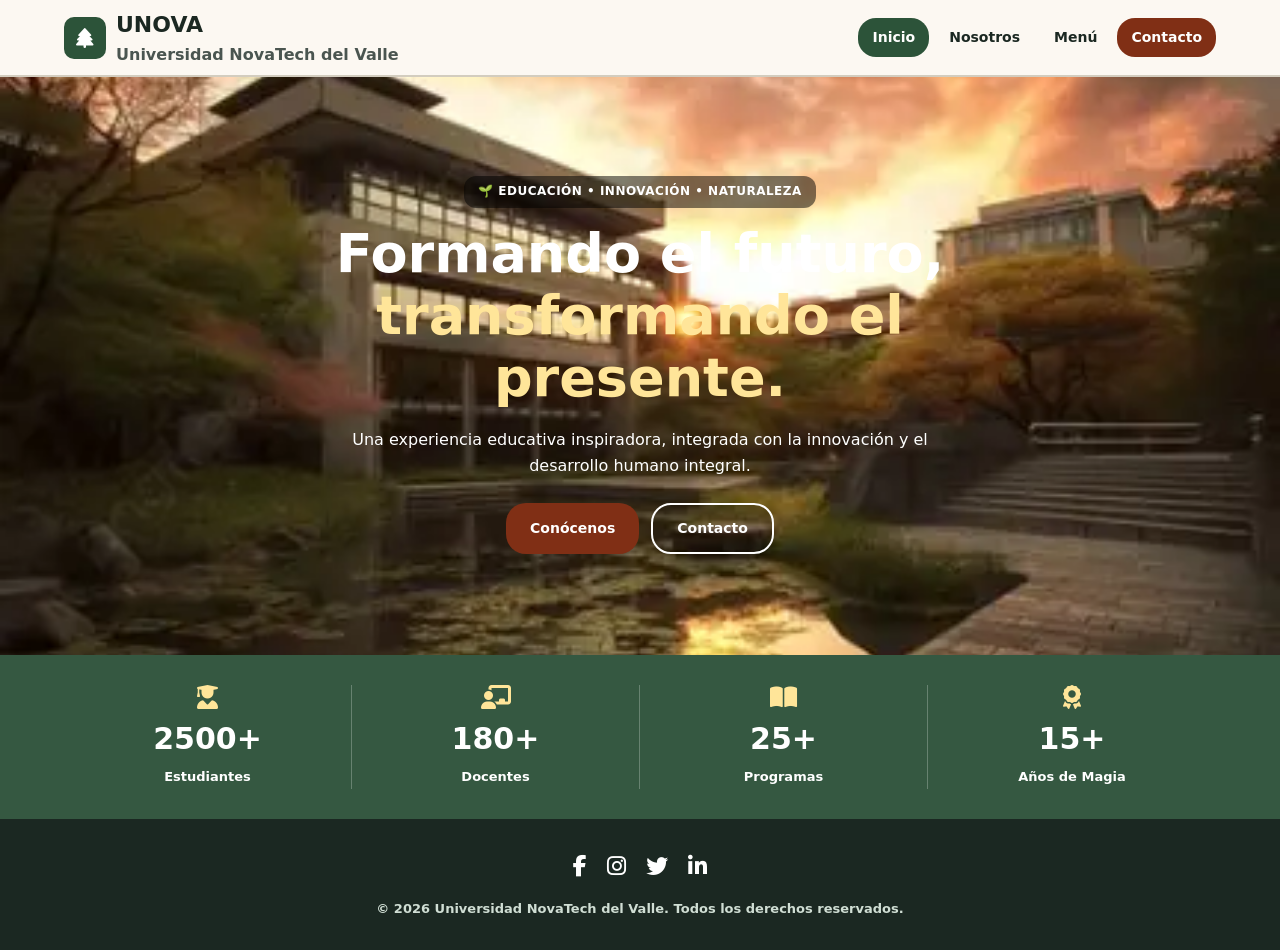
==== commit 30b5c08d: "Add files via upload" ====
--- a/index.html
+++ b/index.html
@@ -14,6 +14,45 @@
 
     <!-- FONT AWESOME -->
     <link rel="stylesheet" href="https://cdnjs.cloudflare.com/ajax/libs/font-awesome/6.5.2/css/all.min.css">
+
+    <style>
+        /* ESTILOS ESPECÍFICOS PARA EL MENÚ MÓVIL ALINEADO A LA IZQUIERDA */
+        @media(max-width: 800px) {
+            .contenedor-header {
+                justify-content: flex-start;
+                gap: 15px;
+            }
+            #btnMenu {
+                display: flex;
+                order: 1;
+            }
+            .logo {
+                order: 2;
+            }
+            nav {
+                position: absolute;
+                top: 75px;
+                left: 0;
+                width: 100%;
+                background: rgba(252,248,242,0.98);
+                flex-direction: column;
+                align-items: center;
+                padding: 20px 0;
+                border-bottom: 2px solid var(--border-soft);
+                display: none;
+                box-shadow: 0 10px 15px rgba(0,0,0,0.05);
+                z-index: 1000;
+            }
+            nav.mostrar {
+                display: flex;
+            }
+            nav .enlace-menu {
+                width: 80%;
+                text-align: center;
+                margin: 5px 0;
+            }
+        }
+    </style>
 </head>
 
 <body>
@@ -57,7 +96,7 @@
             <section class="hero" style="justify-content: center; text-align: center;">
                 <div class="slider">
                     <div class="slide activo">
-                        <img src="https://images.unsplash.com/photo-1523050854058-8df90110c9f1?auto=format&fit=crop&w=800&q=60" alt="Campus estilo Ghibli" style="margin: 0 auto;">
+                        <img src="img/universidad.jpg" alt="Campus estilo Ghibli" style="margin: 0 auto;">
                     </div>
                 </div>
 
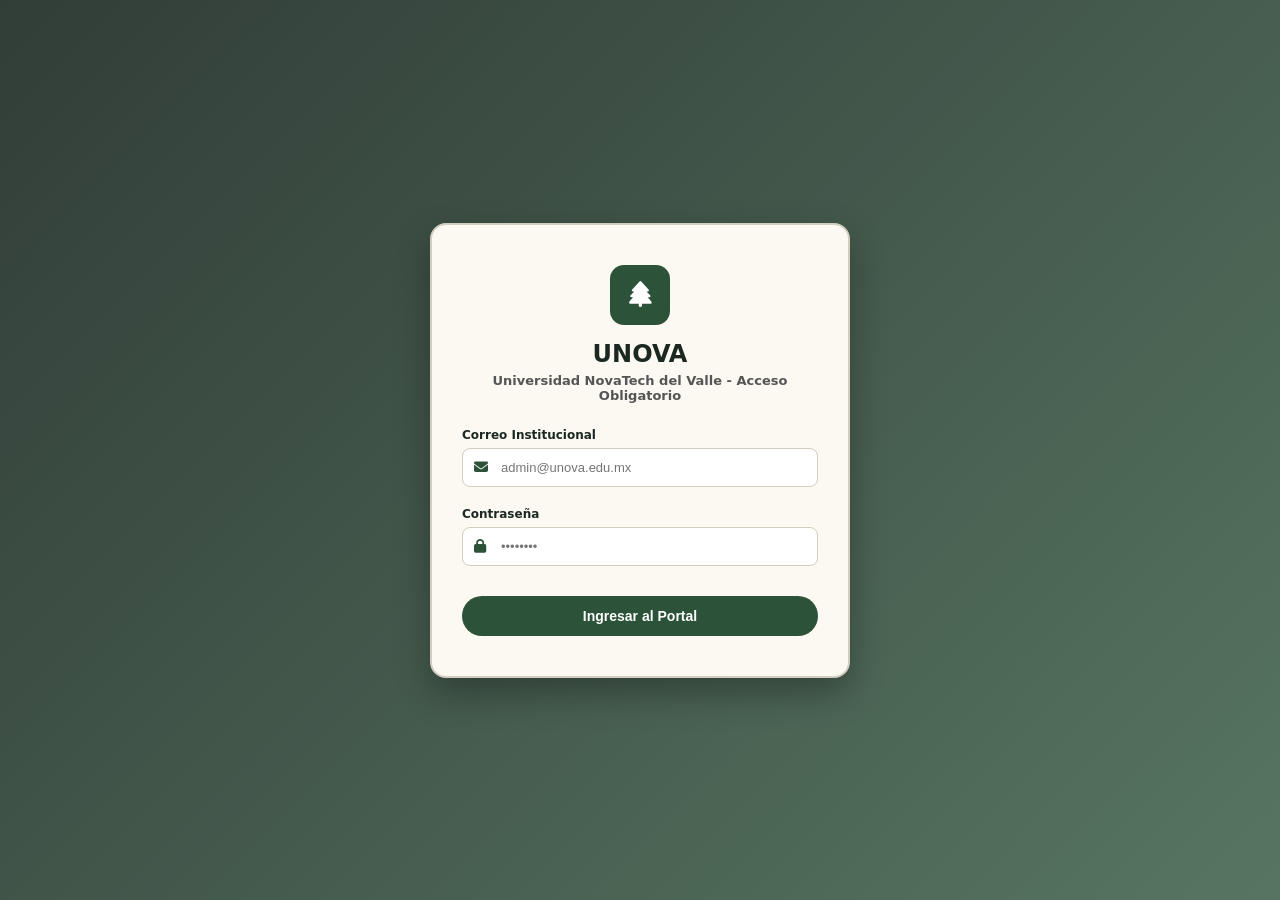
==== commit 791ef847: "Add files via upload" ====
--- a/index.html
+++ b/index.html
@@ -4,26 +4,18 @@
     <meta charset="UTF-8">
     <meta name="viewport" content="width=device-width, initial-scale=1.0">
     <title>Universidad NovaTech del Valle | UNOVA</title>
-
-    <!-- PRECONEXIÓN RÁPIDA -->
     <link rel="preconnect" href="https://fonts.googleapis.com">
     <link rel="preconnect" href="https://fonts.gstatic.com" crossorigin>
-
-    <!-- ESTILOS GENERALES -->
     <link rel="stylesheet" href="css/styles.css">
-
-    <!-- FONT AWESOME -->
     <link rel="stylesheet" href="https://cdnjs.cloudflare.com/ajax/libs/font-awesome/6.5.2/css/all.min.css">
-
     <style>
-        /* ESTILOS ESPECÍFICOS PARA EL MENÚ MÓVIL ALINEADO A LA IZQUIERDA */
         @media(max-width: 800px) {
             .contenedor-header {
-                justify-content: flex-start;
-                gap: 15px;
+                justify-content: flex-start !important;
+                gap: 15px !important;
             }
             #btnMenu {
-                display: flex;
+                display: flex !important;
                 order: 1;
             }
             .logo {
@@ -44,7 +36,7 @@
                 z-index: 1000;
             }
             nav.mostrar {
-                display: flex;
+                display: flex !important;
             }
             nav .enlace-menu {
                 width: 80%;
@@ -54,9 +46,7 @@
         }
     </style>
 </head>
-
 <body>
-
     <div id="preloader">
         <div class="loader"></div>
         <p>Cargando UNOVA...</p>
@@ -66,246 +56,69 @@
         <i class="fa-solid fa-cloud-arrow-up"></i>
     </button>
 
-    <!-- HEADER / NAVEGACIÓN PRINCIPAL -->
     <header id="header">
-        <div class="contenedor-header">
-            <button id="btnMenu" type="button" aria-label="Abrir menú">
+        <div class="contenedor-header" style="max-width:1250px; margin:auto; display:flex; align-items:center; justify-content:space-between; height:75px;">
+            <button id="btnMenu" type="button" aria-label="Abrir menú" style="display:none; border:none; background:none; font-size:24px; color:#1b2822; cursor:pointer;">
                 <i class="fa-solid fa-bars"></i>
             </button>
-
-            <div class="logo">
+            <div class="logo" style="display:flex; align-items:center; gap:10px;">
                 <div class="logo-icono"><i class="fa-solid fa-tree"></i></div>
-                <div class="logo-texto">
+                <div class="logo-texto" style="text-align:left;">
                     <h1>UNOVA</h1>
                     <span style="color: #4a5550; font-weight: 600;">Universidad NovaTech del Valle</span>
                 </div>
             </div>
-
             <nav id="menu">
-                <a href="#inicio" class="enlace-menu activo">Inicio</a>
-                <a href="#nosotros" class="enlace-menu">Nosotros</a>
-                <a href="#menu-seccion" class="enlace-menu">Menú</a>
-                <a href="#contacto" class="enlace-menu boton-contacto">Contacto</a>
+                <a href="index.html" class="enlace-menu activo">Inicio</a>
+                <a href="nosotros.html" class="enlace-menu">Nosotros</a>
+                <a href="menu.html" class="enlace-menu">Menú</a>
+                <a href="contacto.html" class="enlace-menu boton-contacto">Contacto</a>
             </nav>
         </div>
     </header>
 
-    <main>
-        <!-- 1. VISTA: INICIO -->
-        <div id="vista-inicio" class="vista-pagina activa">
-            <section class="hero" style="justify-content: center; text-align: center;">
-                <div class="slider">
-                    <div class="slide activo">
-                        <img src="img/universidad.jpg" alt="Campus estilo Ghibli" style="margin: 0 auto;">
-                    </div>
+    <main style="margin-top: 75px;">
+        <section class="hero" style="justify-content: center; text-align: center; height: 500px; position: relative; display: flex; align-items: center; overflow: hidden; background: linear-gradient(90deg, rgba(27, 40, 34, 0.88), rgba(44, 83, 57, 0.75));">
+            <div class="slider" style="position: absolute; inset: 0;">
+                <div class="slide activo" style="position: absolute; inset: 0;">
+                    <img src="https://images.unsplash.com/photo-1523050854058-8df90110c9f1?auto=format&fit=crop&w=800&q=60" alt="Campus estilo Ghibli" style="width: 100%; height: 100%; object-fit: cover;">
                 </div>
+            </div>
+            <div class="hero-contenido" style="text-align: center; margin: 0 auto; display: flex; flex-direction: column; align-items: center; position: relative; z-index: 2; color: #ffffff; width: 90%;">
+                <span class="etiqueta" style="background: rgba(0,0,0,0.65); color: #ffffff; font-weight: 700; padding: 6px 14px; border-radius: 12px; font-size: 12px; margin-bottom: 15px;">🌱 EDUCACIÓN • INNOVACIÓN • NATURALEZA</span>
+                <h2 style="font-size: clamp(32px, 5vw, 54px); margin-bottom: 18px;">Formando el futuro, <span style="color: #ffe599;">transformando el presente.</span></h2>
+                <p style="color: #ffffff; font-weight: 500; font-size: 16px; margin-bottom: 25px;">Una experiencia educativa inspiradora, integrada con la innovación y el desarrollo humano integral.</p>
+                <div class="hero-botones" style="display: flex; gap: 12px;">
+                    <a href="nosotros.html" class="btn-principal" style="background: #9b3e22; color: white; padding: 12px 24px; border-radius: 20px; font-weight: 800; text-decoration: none;">Conócenos</a>
+                    <a href="contacto.html" class="btn-secundario" style="border: 2px solid white; color: white; padding: 12px 24px; border-radius: 20px; font-weight: 800; text-decoration: none;">Contacto</a>
+                </div>
+            </div>
+        </section>
 
-                <div class="hero-contenido" style="text-align: center; margin: 0 auto; display: flex; flex-direction: column; align-items: center;">
-                    <span class="etiqueta" style="background: rgba(0,0,0,0.5); color: #ffffff; font-weight: 700;">🌱 EDUCACIÓN • INNOVACIÓN • NATURALEZA</span>
-                    <h2>Formando el futuro, <span style="color: #ffe599;">transformando el presente.</span></h2>
-                    <p style="color: #ffffff; font-weight: 500;">Una experiencia educativa inspiradora, integrada con la innovación y el desarrollo humano integral.</p>
-                    <div class="hero-botones" style="justify-content: center;">
-                        <a href="#nosotros" class="btn-principal enlace-menu">Conócenos</a>
-                        <a href="#contacto" class="btn-secundario enlace-menu">Contacto</a>
-                    </div>
+        <section class="estadisticas" style="background: #2c5339; color: white; padding: 30px 0;">
+            <div class="contenedor" style="width: 90%; max-width: 1200px; margin: auto;">
+                <div class="estadisticas-grid" style="display: grid; grid-template-columns: repeat(4, 1fr); gap: 15px;">
+                    <div class="estadistica" style="text-align: center;"><i class="fa-solid fa-user-graduate" style="color: #ffe599; font-size: 24px;"></i><strong style="font-size: 30px; display: block;">2500+</strong><span style="font-size: 13px;">Estudiantes</span></div>
+                    <div class="estadistica" style="text-align: center;"><i class="fa-solid fa-chalkboard-user" style="color: #ffe599; font-size: 24px;"></i><strong style="font-size: 30px; display: block;">180+</strong><span style="font-size: 13px;">Docentes</span></div>
+                    <div class="estadistica" style="text-align: center;"><i class="fa-solid fa-book-open" style="color: #ffe599; font-size: 24px;"></i><strong style="font-size: 30px; display: block;">25+</strong><span style="font-size: 13px;">Programas</span></div>
+                    <div class="estadistica" style="text-align: center;"><i class="fa-solid fa-award" style="color: #ffe599; font-size: 24px;"></i><strong style="font-size: 30px; display: block;">15+</strong><span style="font-size: 13px;">Años de Magia</span></div>
                 </div>
-            </section>
-
-            <section class="estadisticas" style="background: #355841;">
-                <div class="contenedor estadisticas-grid">
-                    <div class="estadistica">
-                        <i class="fa-solid fa-user-graduate" style="color: #ffe599;"></i>
-                        <strong class="contador" data-numero="2500">2500+</strong>
-                        <span style="color: #ffffff; font-weight: 600;">Estudiantes</span>
-                    </div>
-                    <div class="estadistica">
-                        <i class="fa-solid fa-chalkboard-user" style="color: #ffe599;"></i>
-                        <strong class="contador" data-numero="180">180+</strong>
-                        <span style="color: #ffffff; font-weight: 600;">Docentes</span>
-                    </div>
-                    <div class="estadistica">
-                        <i class="fa-solid fa-book-open" style="color: #ffe599;"></i>
-                        <strong class="contador" data-numero="25">25+</strong>
-                        <span style="color: #ffffff; font-weight: 600;">Programas</span>
-                    </div>
-                    <div class="estadistica">
-                        <i class="fa-solid fa-award" style="color: #ffe599;"></i>
-                        <strong class="contador" data-numero="15">15+</strong>
-                        <span style="color: #ffffff; font-weight: 600;">Años de Magia</span>
-                    </div>
-                </div>
-            </section>
-        </div>
-
-        <!-- 2. VISTA: NOSOTROS -->
-        <div id="vista-nosotros" class="vista-pagina">
-            <section class="seccion">
-                <div class="contenedor">
-                    <div class="titulo-seccion">
-                        <span>CONÓCENOS</span>
-                        <h2>Nuestra Identidad</h2>
-                        <div class="linea"></div>
-                    </div>
-
-                    <div class="mision-vision-contenedor">
-                        <div class="tarjeta-info tarjeta-mision">
-                            <i class="fa-solid fa-bullseye"></i>
-                            <h3>Misión</h3>
-                            <p>Formar profesionales íntegros, competitivos y comprometidos mediante un modelo educativo innovador.</p>
-                        </div>
-
-                        <div class="imagen-central-ghibli">
-                            <div class="circulo-decorativo"><i class="fa-solid fa-seedling"></i></div>
-                        </div>
-
-                        <div class="tarjeta-info tarjeta-vision">
-                            <i class="fa-solid fa-eye"></i>
-                            <h3>Visión</h3>
-                            <p>Ser reconocidos como una institución líder en educación superior por nuestra excelencia e impacto.</p>
-                        </div>
-                    </div>
-
-                    <div class="titulo-seccion margin-top-seccion">
-                        <span>PRINCIPIOS</span>
-                        <h2>Valores</h2>
-                        <div class="linea"></div>
-                    </div>
-
-                    <div class="valores-grid">
-                        <div class="valor">
-                            <div class="valor-icono"><i class="fa-solid fa-scale-balanced"></i></div>
-                            <h3>Integridad</h3>
-                            <p>Honestidad y transparencia.</p>
-                        </div>
-                        <div class="valor">
-                            <div class="valor-icono"><i class="fa-solid fa-leaf"></i></div>
-                            <h3>Excelencia</h3>
-                            <p>Crecimiento continuo.</p>
-                        </div>
-                        <div class="valor">
-                            <div class="valor-icono"><i class="fa-solid fa-lightbulb"></i></div>
-                            <h3>Innovación</h3>
-                            <p>Nuevas ideas para transformar.</p>
-                        </div>
-                        <div class="valor">
-                            <div class="valor-icono"><i class="fa-solid fa-handshake"></i></div>
-                            <h3>Respeto</h3>
-                            <p>Dignidad humana.</p>
-                        </div>
-                    </div>
-
-                    <!-- ORGANIGRAMA EN NOSOTROS -->
-                    <div id="organigrama" class="organigrama-seccion-integrada">
-                        <div class="titulo-seccion">
-                            <span>ESTRUCTURA INSTITUCIONAL</span>
-                            <h2>Organigrama</h2>
-                            <div class="linea"></div>
-                            <p class="subtitulo-org">Estructura de mando de los 13 integrantes (desliza sobre las cajas para ver correo o puesto completo).</p>
-                        </div>
-
-                        <div class="organigrama-tree">
-                            <div class="organigrama-nivel nivel-root">
-                                <div class="nodo-organigrama">
-                                    <div class="avatar-espacio"><img src="img/roman.jpg" alt="Román Gutiérrez"></div>
-                                    <div class="nodo-info">
-                                        <div class="header-tarjeta">
-                                            <span class="etiqueta-correo">CORREO</span>
-                                            <a href="mailto:roman@unova.edu.mx" class="correo">roman@unova.edu.mx</a>
-                                        </div>
-                                        <h4>Román Gutiérrez</h4>
-                                        <span class="puesto">Puesto: Director General / Rector</span>
-                                    </div>
-                                </div>
-                            </div>
-                        </div>
-                    </div>
-                </div>
-            </section>
-        </div>
-
-        <!-- 3. VISTA: MENÚ -->
-        <div id="vista-menu" class="vista-pagina">
-            <section class="seccion fondo-suave">
-                <div class="contenedor">
-                    <div class="titulo-seccion">
-                        <span>OFERTA EDUCATIVA</span>
-                        <h2>Menú Académico</h2>
-                        <div class="linea"></div>
-                        <p class="subtitulo-seccion">Explora los programas de formación técnica y profesional disponibles.</p>
-                    </div>
-
-                    <div class="valores-grid">
-                        <div class="valor">
-                            <div class="valor-icono"><i class="fa-solid fa-laptop-code"></i></div>
-                            <h3>Tecnología e Ingeniería</h3>
-                            <p>Ingeniería en Sistemas, Desarrollo Web y Ciberseguridad.</p>
-                        </div>
-                        <div class="valor">
-                            <div class="valor-icono"><i class="fa-solid fa-chart-line"></i></div>
-                            <h3>Negocios</h3>
-                            <p>Administración de Empresas, Mercadotecnia y Finanzas.</p>
-                        </div>
-                        <div class="valor">
-                            <div class="valor-icono"><i class="fa-solid fa-seedling"></i></div>
-                            <h3>Ciencias Naturales</h3>
-                            <p>Desarrollo Sustentable, Ecología y Botánica Aplicada.</p>
-                        </div>
-                    </div>
-                </div>
-            </section>
-        </div>
-
-        <!-- 4. VISTA: CONTACTO -->
-        <div id="vista-contacto" class="vista-pagina">
-            <section class="seccion fondo-gris">
-                <div class="contenedor">
-                    <div class="titulo-seccion">
-                        <span>ESTAMOS PARA AYUDARTE</span>
-                        <h2>Contacto</h2>
-                        <div class="linea"></div>
-                    </div>
-
-                    <div class="contacto-grid">
-                        <div class="informacion-contacto">
-                            <h3>Universidad NovaTech del Valle</h3>
-                            <p>Ponte en contacto con nosotros para asesoría personalizada.</p>
-                            <div class="dato-contacto"><i class="fa-solid fa-location-dot"></i><div><strong>Dirección</strong><span>Av. Universidad 250</span></div></div>
-                            <div class="dato-contacto"><i class="fa-solid fa-phone"></i><div><strong>Teléfono</strong><span>777 000 2026</span></div></div>
-                        </div>
-
-                        <div class="formulario">
-                            <h3>Solicita información</h3>
-                            <form id="formContacto">
-                                <div class="campo"><label for="nombre">Nombre</label><input type="text" id="nombre" placeholder="Nombre"></div>
-                                <div class="campo"><label for="correo">Correo</label><input type="email" id="correo" placeholder="Correo"></div>
-                                <div class="campo"><label for="asunto">Asunto</label><select id="asunto"><option value="">Selecciona</option><option value="admisiones">Admisiones</option></select></div>
-                                <div class="campo"><label for="mensaje">Mensaje</label><textarea id="mensaje" rows="4" placeholder="Mensaje"></textarea></div>
-                                <button type="submit" class="btn-formulario">Enviar</button>
-                            </form>
-                            <div id="mensajeFormulario"></div>
-                        </div>
-                    </div>
-                </div>
-            </section>
-        </div>
+            </div>
+        </section>
     </main>
 
-    <!-- FOOTER Y REDES SOCIALES -->
-    <footer>
-        <div class="contenedor">
-            <div class="redes-sociales">
-                <a href="#" aria-label="Facebook"><i class="fa-brands fa-facebook-f"></i></a>
-                <a href="#" aria-label="Instagram"><i class="fa-brands fa-instagram"></i></a>
-                <a href="#" aria-label="Twitter"><i class="fa-brands fa-twitter"></i></a>
-                <a href="#" aria-label="LinkedIn"><i class="fa-brands fa-linkedin-in"></i></a>
-            </div>
-            <div class="footer-bottom" style="color: #d0ded4; font-size: 13px;">
-                <p>© 2026 Universidad NovaTech del Valle. Todos los derechos reservados.</p>
-            </div>
+    <footer style="background:#1b2822; color:white; padding:30px 20px; text-align: center;">
+        <div class="redes-sociales" style="display:flex; justify-content:center; gap:20px; margin-bottom:15px;">
+            <a href="#" aria-label="Facebook" style="color:white; font-size:20px;"><i class="fa-brands fa-facebook-f"></i></a>
+            <a href="#" aria-label="Instagram" style="color:white; font-size:20px;"><i class="fa-brands fa-instagram"></i></a>
+            <a href="#" aria-label="Twitter" style="color:white; font-size:20px;"><i class="fa-brands fa-twitter"></i></a>
+            <a href="#" aria-label="LinkedIn" style="color:white; font-size:20px;"><i class="fa-brands fa-linkedin-in"></i></a>
+        </div>
+        <div class="footer-bottom" style="color:#ffffff; font-size:13px;">
+            <p>© 2026 Universidad NovaTech del Valle. Todos los derechos reservados.</p>
         </div>
     </footer>
 
-    <!-- SCRIPTS ENLAZADOS -->
     <script src="https://code.jquery.com/jquery-3.7.1.min.js"></script>
     <script src="js/funciones.js"></script>
 </body>
